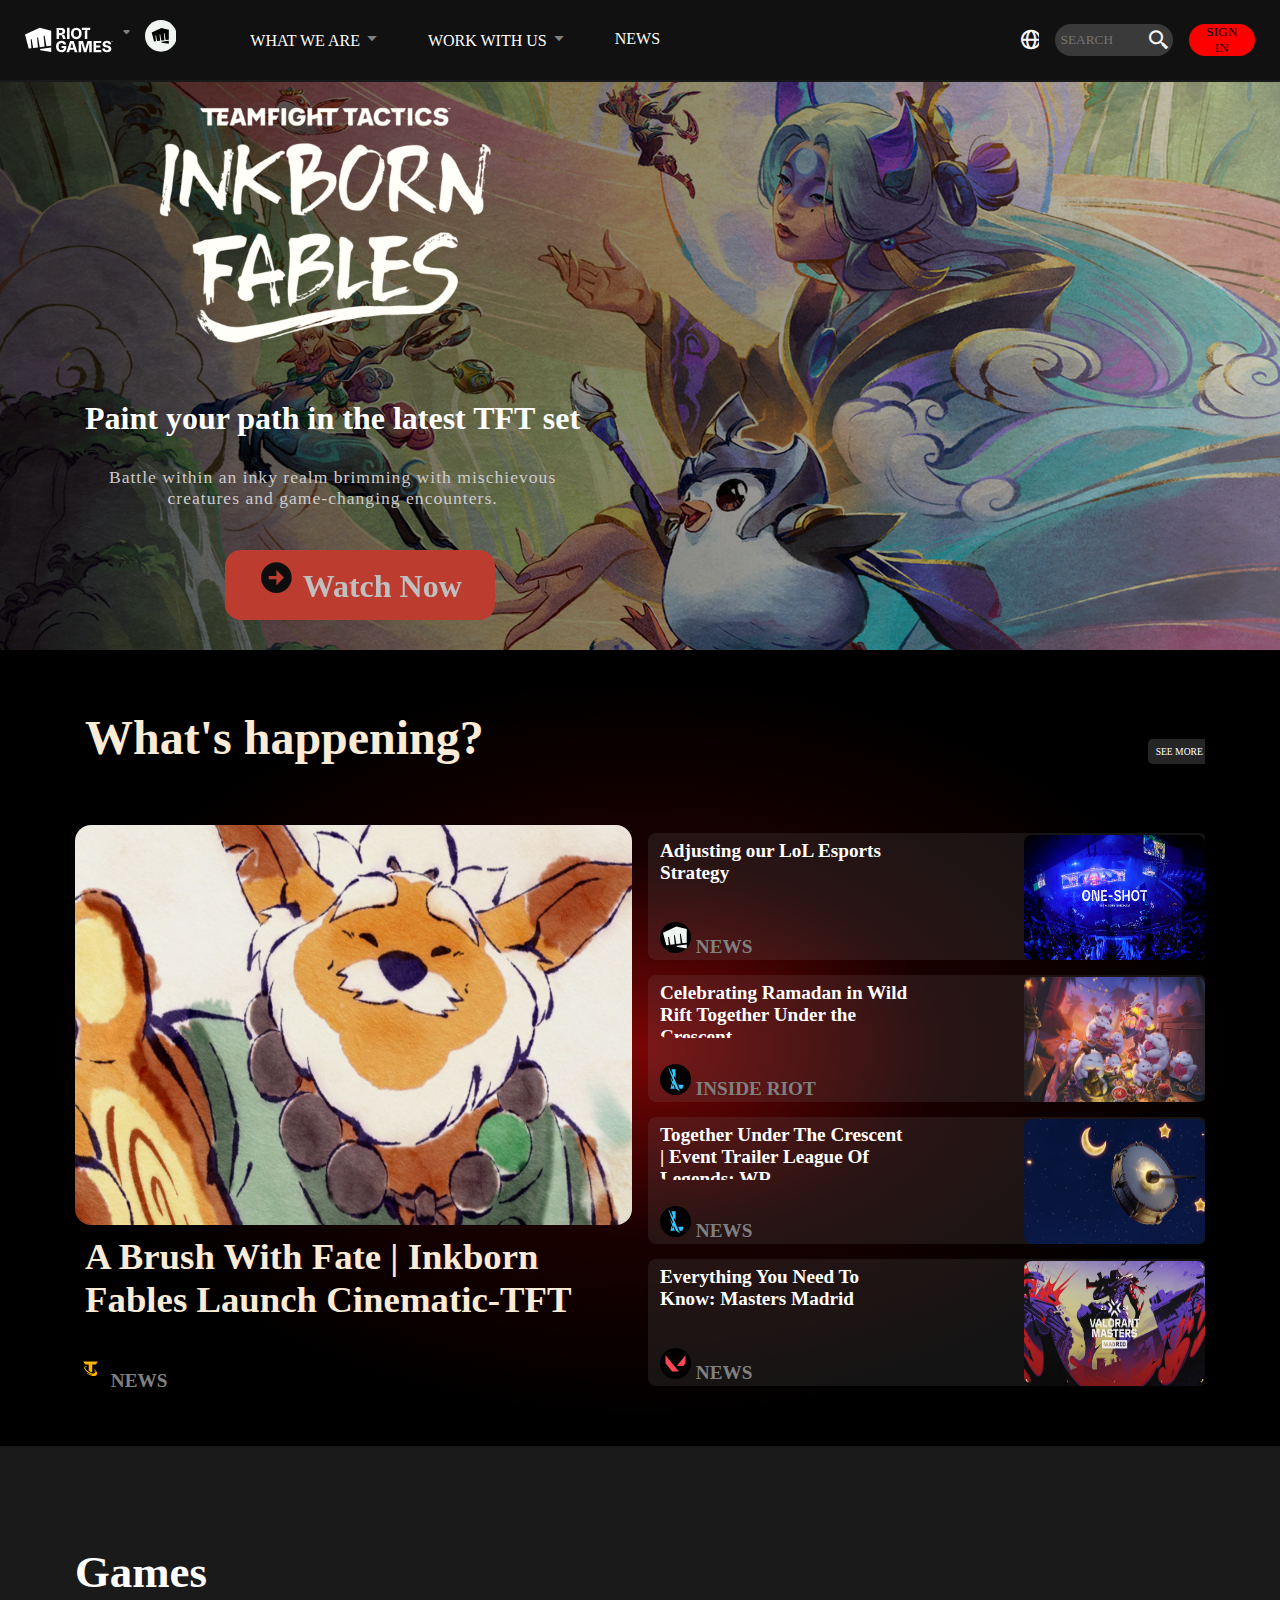
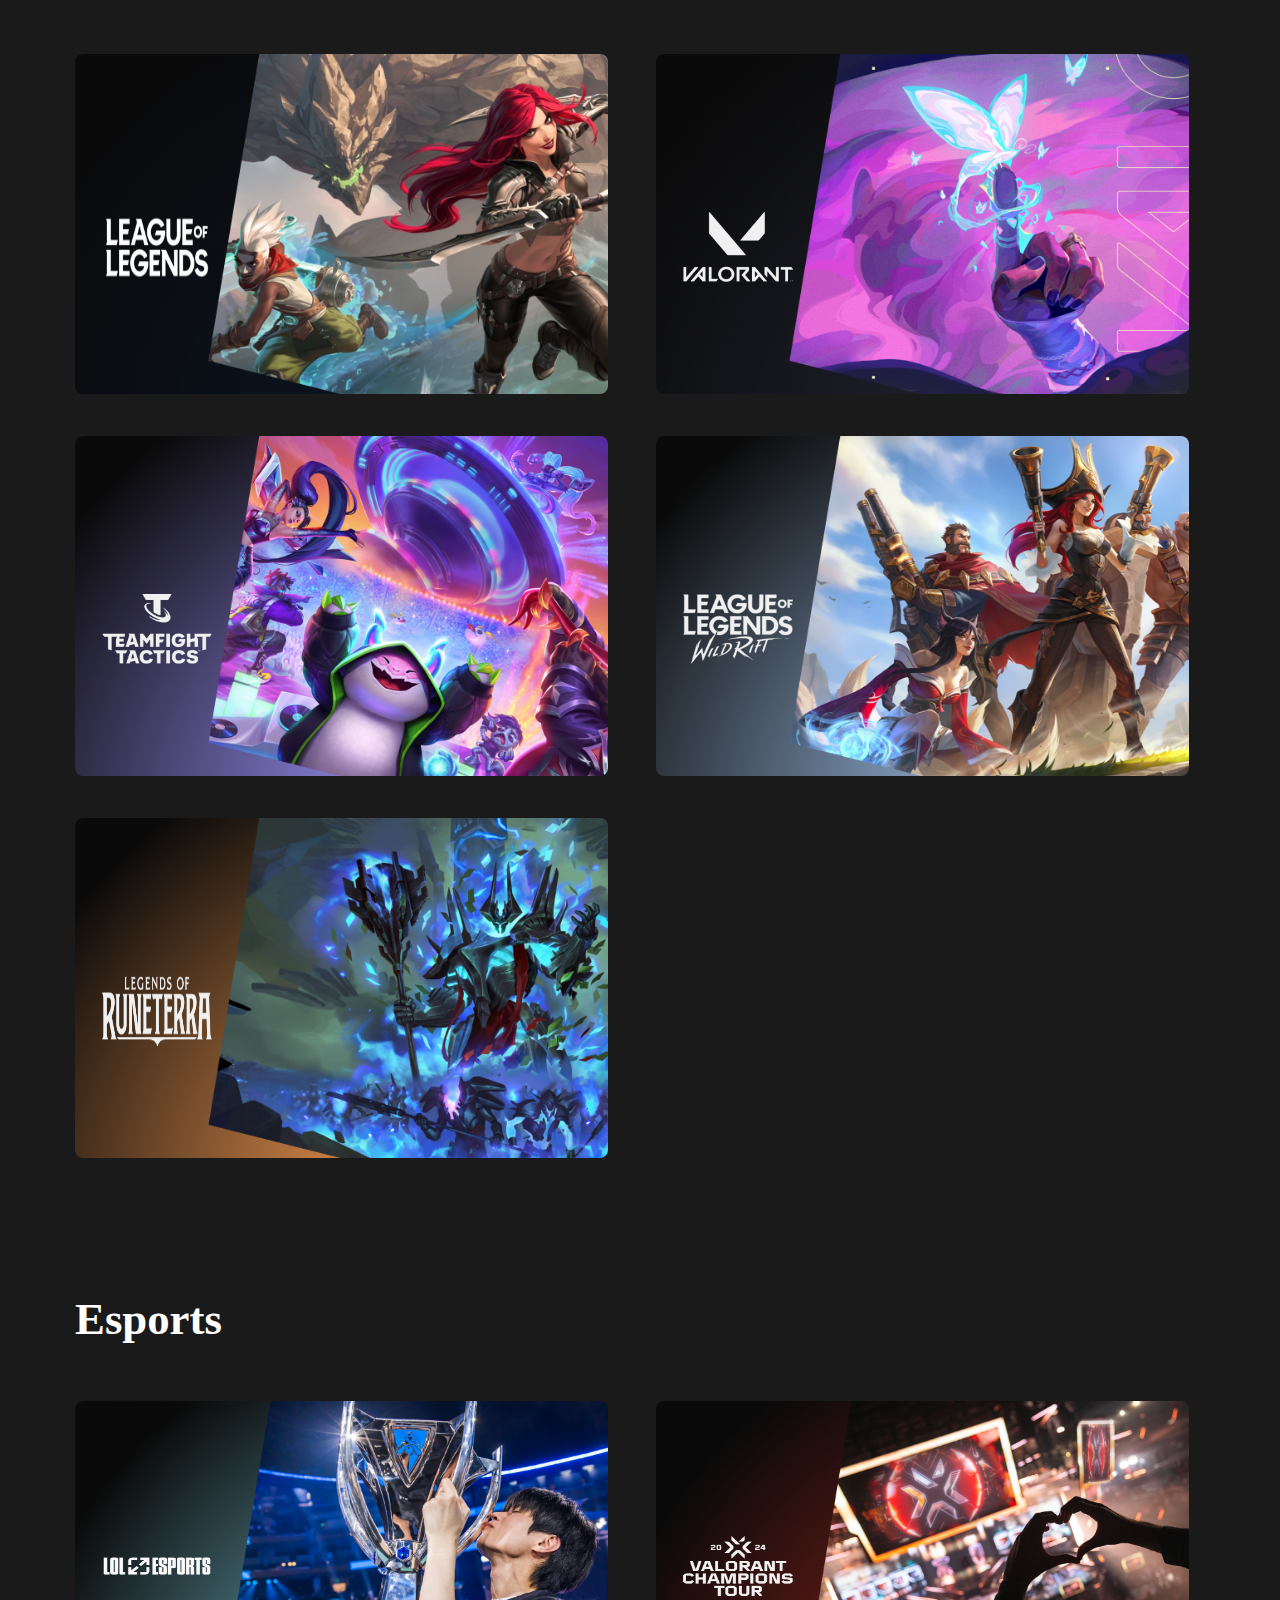
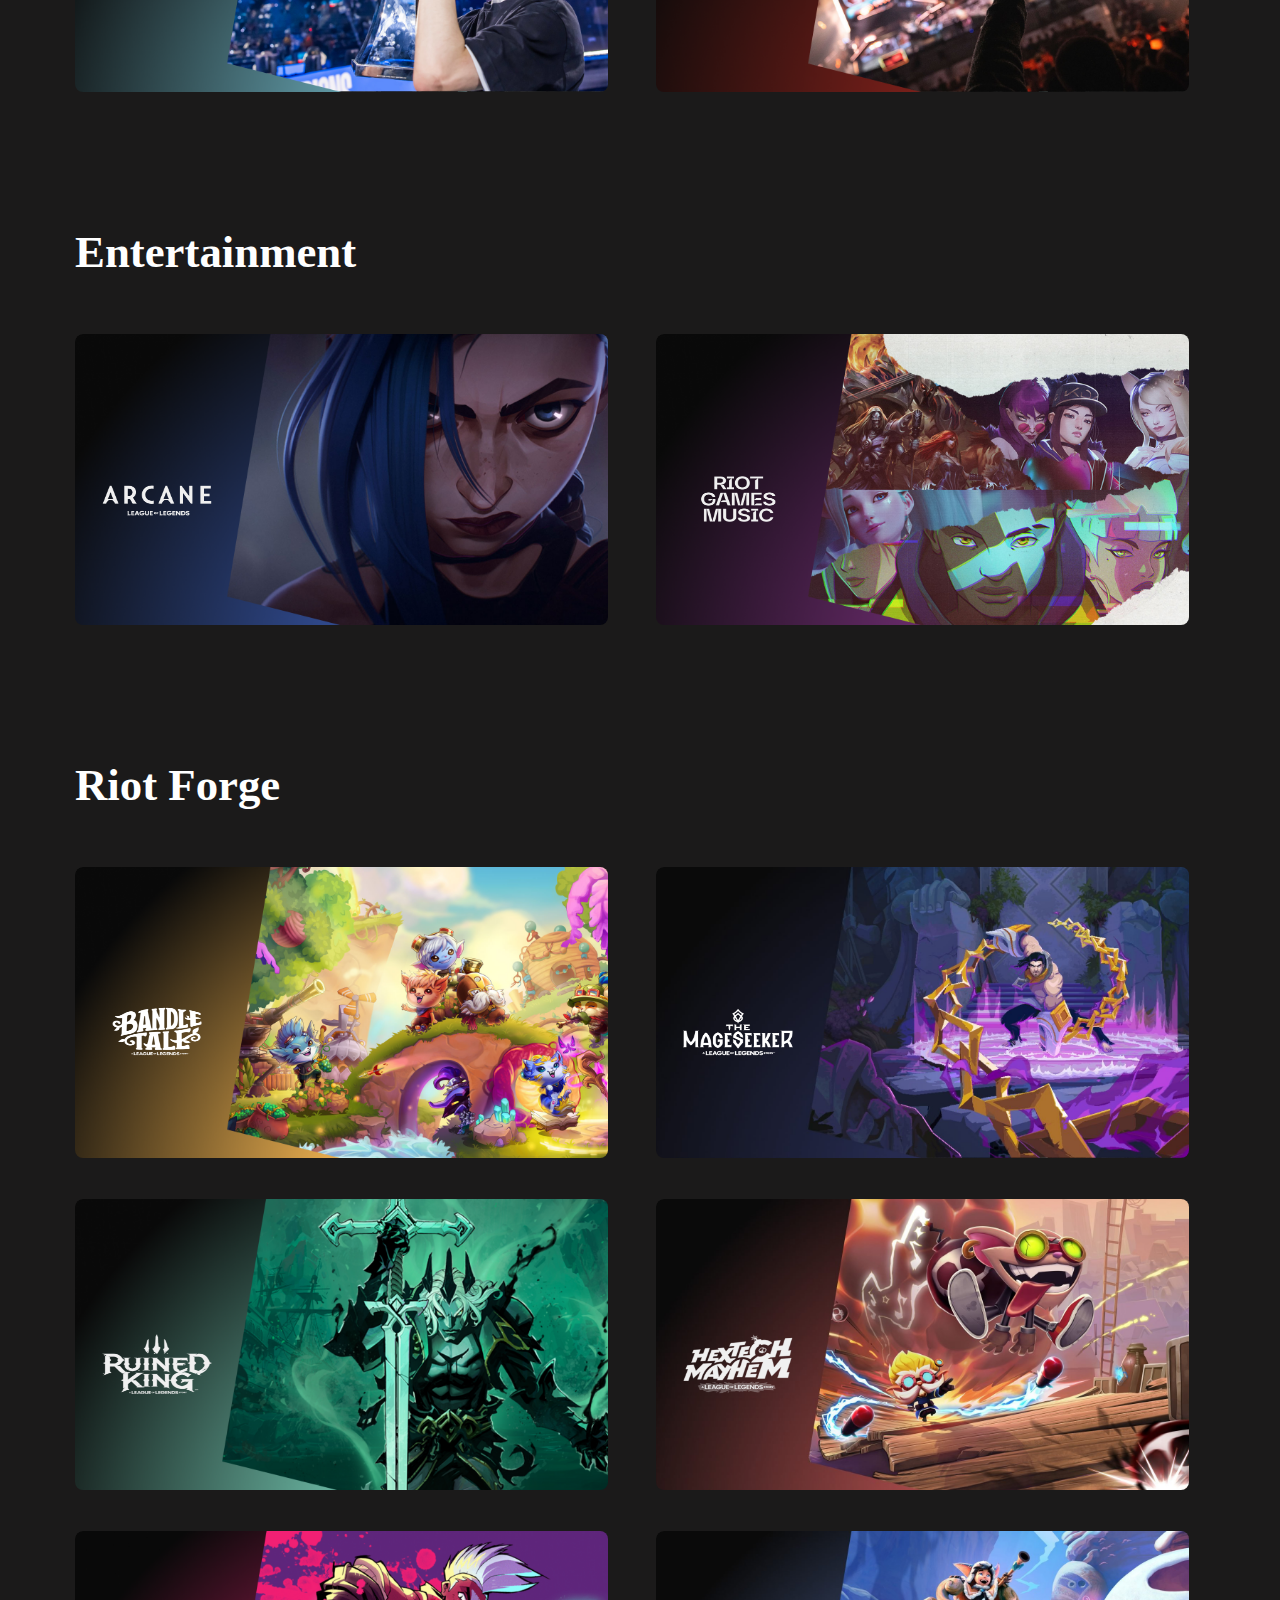
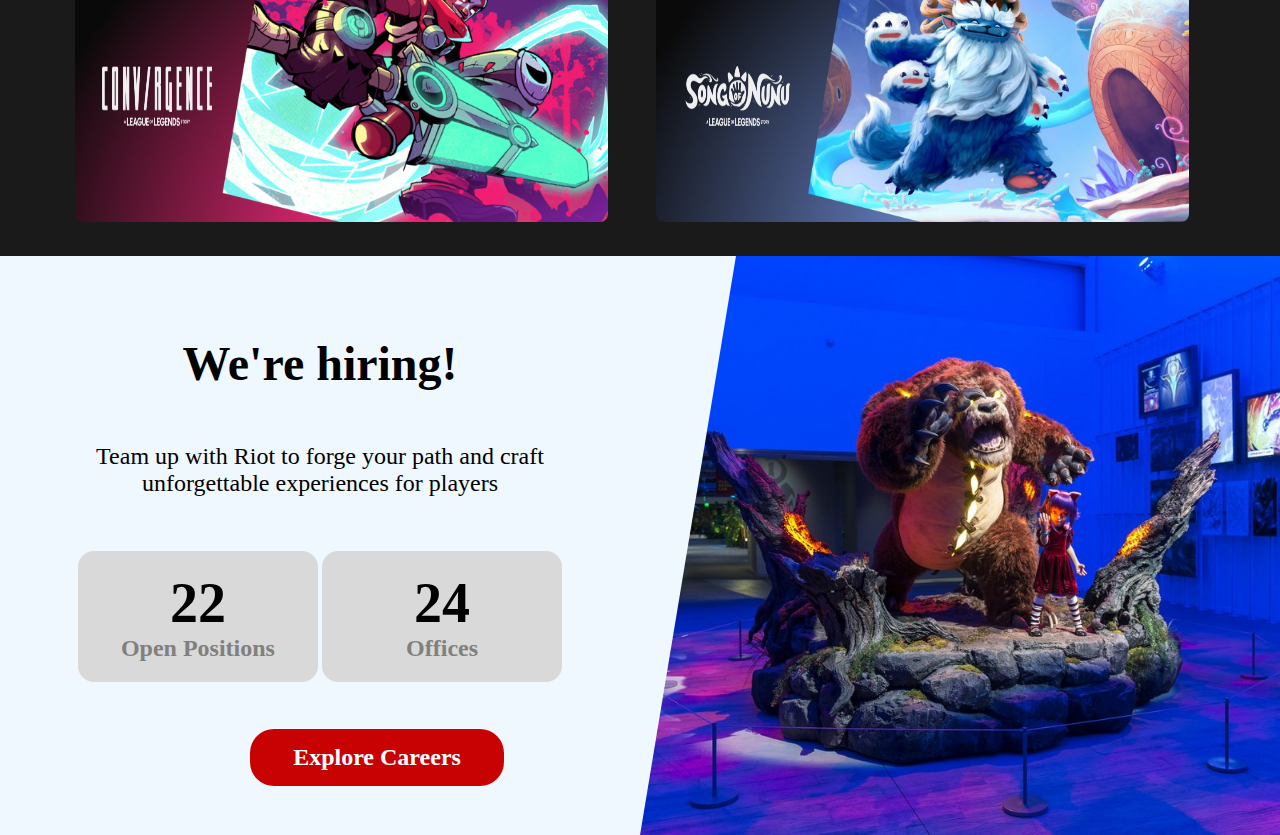
==== index.html @ fe22b5dc "Add files via upload" ====
<!DOCTYPE html>
<html lang="en">
  <head>
    <meta charset="UTF-8" />
    <meta name="viewport" content="width=device-width, initial-scale=1.0" />
    <title>Document</title>
    <link rel="stylesheet" href="style.css"/>
    <link
      rel="stylesheet"
      href="https://cdn.jsdelivr.net/npm/boxicons@latest/css/boxicons.min.css"
    />
    <script src="main.js"></script>
  </head>
  <body>
    <div class="main">
      <nav class="nav">
        <div class="riot_logo">
          <svg
            width="125"
            height="40"
            class="_32ANSIZormifc9Vc6VVwrx"
            viewBox="0 0 587.93 165"
          >
            <path
              d="M98.77.33L0 46.07l24.61 93.66 18.73-2.3-5.15-58.89 6.15-2.74L54.96 136l32.01-3.93-5.69-65 6.09-2.71 11.68 66.23 32.38-3.98-6.23-71.25 6.16-2.74 12.77 72.43 32.01-3.93V19.71L98.77.33zm2.32 142.05l1.63 9.22 73.42 12.24v-30.68l-75.01 9.22h-.04zm144.49-19.22v12.63h15.57a14.84 14.84 0 01-1.92 7.31 13 13 0 01-5.6 5.11 20 20 0 01-8.9 1.8 17.53 17.53 0 01-10-2.8 17.87 17.87 0 01-6.44-8.14 33.06 33.06 0 01-2.27-12.93 31.81 31.81 0 012.32-12.81 18.14 18.14 0 016.5-8 17.27 17.27 0 019.82-2.78 19.31 19.31 0 015.36.71 14.15 14.15 0 014.33 2.09 12.92 12.92 0 013.18 3.29 15.61 15.61 0 012 4.44h17.27a27.22 27.22 0 00-3.46-10.28 28.84 28.84 0 00-7.05-8.1 32.6 32.6 0 00-9.91-5.29 37.91 37.91 0 00-12.06-1.86 37.32 37.32 0 00-14 2.6 32.6 32.6 0 00-11.36 7.61 35 35 0 00-7.61 12.21 46.15 46.15 0 00-2.73 16.44q0 11.94 4.54 20.59a32.4 32.4 0 0012.69 13.27 39.84 39.84 0 0035.84.84 28.39 28.39 0 0011.67-11q4.25-7.19 4.24-17.2v-9.76zm215.03 40.81V88.53h51.67v13.96h-34.62v16.76h27.99v13.96h-27.99v16.8h34.7v13.96h-51.75zm101.83-53.3a9 9 0 00-3.54-6.64c-2.09-1.59-5-2.38-8.69-2.38a16.63 16.63 0 00-6.26 1 8.62 8.62 0 00-3.83 2.78 6.74 6.74 0 00-1.33 4 6.2 6.2 0 00.79 3.29 7.27 7.27 0 002.4 2.45 16.54 16.54 0 003.7 1.79 40.14 40.14 0 004.64 1.31l6.63 1.54a47.19 47.19 0 019.45 3.08 27.46 27.46 0 017.2 4.68 18.84 18.84 0 014.58 6.39 20.37 20.37 0 011.61 8.29 20.65 20.65 0 01-3.54 12.11 22.56 22.56 0 01-10.15 7.85 41.31 41.31 0 01-15.93 2.76 42.69 42.69 0 01-16.17-2.81 23.22 23.22 0 01-10.72-8.48q-3.83-5.66-4-14.12h16.43a10.68 10.68 0 007.05 9.94 19.37 19.37 0 007.24 1.26 18.44 18.44 0 006.66-1.09 10 10 0 004.33-3 7.22 7.22 0 001.57-4.48 6.16 6.16 0 00-1.42-4 10.86 10.86 0 00-4.14-2.81 42.07 42.07 0 00-6.89-2.14l-8.07-1.95q-9.65-2.3-15.23-7.26t-5.54-13.44a19.86 19.86 0 013.72-12.12 24.74 24.74 0 0110.33-8.11 36.74 36.74 0 0115-2.91 35.62 35.62 0 0114.92 2.91 23.43 23.43 0 019.91 8.14 21.54 21.54 0 013.6 12.12zm-113.99 53.3h-16.87v-57.35l-1.73-.02-17.04 57.37h-16.86l-16.58-57.37-2.15.02v57.35h-16.87V88.53h28.67l14.48 50.56h1.75l14.48-50.56h28.72v75.44zm-114.66 0h18.27l-25.33-75.43h-23.15l-25.37 75.43h18.3l4.93-16.54h27.42zm-28.43-29.7l8.22-27.65h3.1l8.26 27.65zm278.58-37.76a4 4 0 01-3.67-2.44 4 4 0 010-3.1 4 4 0 01.85-1.27 4.25 4.25 0 011.27-.86 4.15 4.15 0 013.1 0 4.13 4.13 0 011.27.86 4.08 4.08 0 01.86 1.27 4 4 0 010 3.1 4.08 4.08 0 01-.86 1.27 4 4 0 01-1.27.86 4 4 0 01-1.55.31zm0-1.09a2.84 2.84 0 001.47-.39 2.94 2.94 0 001.05-1 2.93 2.93 0 000-2.92 3 3 0 00-1.06-1 2.93 2.93 0 00-2.92 0 3 3 0 00-1 1 2.86 2.86 0 000 2.92 3 3 0 001 1 2.83 2.83 0 001.46.39zm-1.46-1.15V90.6h1.78a1.52 1.52 0 01.69.15 1.13 1.13 0 01.47.42 1.24 1.24 0 01.17.66 1.16 1.16 0 01-.18.66 1 1 0 01-.48.41 1.56 1.56 0 01-.7.14h-1.2v-.72h1a.52.52 0 00.36-.12.5.5 0 00.14-.37.47.47 0 00-.14-.37.52.52 0 00-.36-.12h-.55v2.93zm2.39-1.68l.82 1.68h-1.11l-.75-1.68zM282.41 1.03h17.05v75.44h-17.05zm98.02 37.72q0 12.42-4.71 21a32.67 32.67 0 01-12.79 13.17 38.57 38.57 0 01-36.31 0 32.75 32.75 0 01-12.79-13.2q-4.71-8.66-4.71-21t4.71-21.05a32.67 32.67 0 0112.75-13.14 38.65 38.65 0 0136.31 0 32.67 32.67 0 0112.79 13.17q4.71 8.64 4.71 21.05m-17.35 0a33.35 33.35 0 00-2.23-13 17.47 17.47 0 00-6.33-8 18.57 18.57 0 00-19.45 0 17.57 17.57 0 00-6.35 8 38.59 38.59 0 000 26 17.49 17.49 0 006.35 8 18.57 18.57 0 0019.45 0 17.39 17.39 0 006.33-8 33.4 33.4 0 002.23-13M246.58 50.17l8.76 26.3h18.71l-9.74-28.33h-13.23l-.79-2.44c2.52-.49 6.83-1.25 10.65-3.85a20 20 0 008.75-16.39 24.15 24.15 0 00-3.26-12.75 21.9 21.9 0 00-9.36-8.64 32.56 32.56 0 00-14.64-3H212v75.4h17.06v-26.3zm-.32-15.61a19.35 19.35 0 01-7.26 1.18h-9.94V14.88h9.91a18.68 18.68 0 017.25 1.24 9.12 9.12 0 014.4 3.7 10 10 0 011.5 5.64 9.65 9.65 0 01-1.48 5.55 8.86 8.86 0 01-4.38 3.55M382.04 1.03v14h29.3l.8 2.45c-2.48.48-6.67 1.22-10.43 3.7v55.31h16.87v-61.5h19.62v-14z"
            ></path>
          </svg>
          <div class="logo_dropdown">
            <svg class="" viewBox="0 0 8 5">
              <title>mainMenuDownNonHover</title>
              <path
                d="M.707 1.707l2.586 2.586a1 1 0 001.414 0l2.586-2.586C7.923 1.077 7.477 0 6.586 0H1.414C.524 0 .077 1.077.707 1.707z"
              ></path>
            </svg>
          </div>
          <div class="slogo">
            <svg
              xmlns="http://www.w3.org/2000/svg"
              id="Layer_1"
              data-name="Layer 1"
              viewBox="0 0 32 32"
            >
              <circle cx="16" cy="16" r="16" fill="#f1f5f1"></circle>
              <polygon
                points="16.42 8 6.75 12.47 9.16 21.64 11 21.41 10.49 15.65 11.1 15.38 12.13 21.27 15.27 20.89 14.71 14.53 15.3 14.27 16.45 20.75 19.62 20.36 19.01 13.38 19.61 13.12 20.86 20.2 24 19.82 24 9.89 16.42 8"
                fill="#050505"
              ></polygon>
              <polygon
                points="16.65 21.9 16.81 22.8 24 24 24 21 16.66 21.9 16.65 21.9"
                fill="#050505"
              ></polygon>
            </svg>
          </div>
        </div>
        <div class="navbar">
          <li>
            <a href="#">
              <p>WHAT WE ARE <i class="bx bx-caret-down"></i></p>
            </a>
          </li>
          <li>
            <a href="#">
              <p>WORK WITH US <i class="bx bx-caret-down"></i></p>
            </a>
          </li>
          <li>
            <a href="#">
              <p>NEWS</p>
            </a>
          </li>
        </div>
        <div class="search-bar">
          <i class="bx bx-globe" style="color: #f8f5f5"></i>
          <div>
            <input type="search" name="" id="" placeholder="SEARCH" />
            <i class="bx bx-search-alt-2" style="color: #f8f5f5"></i>
          </div>
          <button class="btn" id="signin">SIGN IN</button>
        </div>

        <!-- collapse -->
        <div class="collapse">
          <div class="globe">
            <i class='bx bx-globe' style='color:#ffffff'  ></i>
          </div>
          <div class="menu-btn" onclick="openSlideBar()">
            <i class='bx bx-menu' id="menu" style='color:#fffcfc'></i>
          </div>
          <div class="slide-bar" id="slidebar">
            <a href="#" class="close-btn" onclick="closeSlideBar()"><i class='bx bx-x' style='color:#ffffff'  ></i></a>
            <ul>
              <li>WHAT WE ARE</li>
              <li>WORK WITH US</li>
              <li>NEWS</li>
            </ul>
          </div>
        </div>
      </nav>
    </div>
    
    <!-- Home -->
    <section class="home">
      <div class="home-container">
        <img src="" alt="" class="home-img"/>
      </div>
      <img src="img/tft-inborn-logo.png" alt="" class="tft-logo">
      <div class="home-txt">
        <h1>Paint your path in the latest TFT set</h1>
        <p>Battle within an inky realm brimming with mischievous <br> creatures and game-changing encounters.</p>
      </div>
      <div class="btn">
        <i class='bx bxs-right-arrow-circle'></i>
        Watch Now
      </div>
    </section>

    <!-- NEWS -->
    <section class="page-2">
      <div class="page-2-container">
        <div class="section-1">
            <div class="heading">
                <h1>What's happening?</h1>
            </div>
            <div class="img">
                <img src="img/n5.png" alt="" />
            </div>
            <div class="heading-after">
                <h1>A Brush With Fate | Inkborn Fables Launch Cinematic-TFT</h1>
            </div>
            <div class="n2">
              <div>
                <span class="icon" aria-hidden="true" style="width:24px;height:21px;line-height:21px"><svg viewBox="0 0 2160 1680"><g fill="#ffb400"><path d="M1371.72 836.5c-51.36-31.34-35.21-9.4-13.34 11.17 91.86 86.43 152.46 171.44 175.03 244.86 14.74 47.95 1.63 77.07-20.4 35.13-33.45-63.69-77.42-112.47-104.17-133.93-26.56-21.31-26.11-11.1-13.3 6 52.29 69.78 83.33 140.12 52.24 194.51-51.03 89.3-257.01 66.67-459.17-50.06-257.4-148.61-416.3-351.91-358.19-455.95 25.35-45.39 94.33-64.17 175.79-57.36 17.32 1.45 16.37-4.02 1.01-8.05-97.23-25.54-211.8-1.71-252.55 69.07-74.3 129.07 98.57 368.28 386.47 534.5 60.99 35.21 140.59 74.51 234.67 105.96 56.96 19.04 48.79 41.98-49.1 23.01-104.12-20.17-233.69-74.22-356.11-146.17-35.38-20.79-40.01-12.54-13.78 13.15 24.29 23.79 70.55 60.18 126.43 93.46 285.82 170.22 642.4 214.6 744.81 36.86 91.65-159.04-72.84-404.17-256.34-516.16z"></path><path d="M453.51 213.51l154.12 266.95h319.82v527.1c80.52 65.01 214.26 133.68 305.09 139.73V480.46h319.82l154.12-266.95H453.51z"></path></g></svg></span>
              </div>
              NEWS
            </div>
        </div>

        <div class="section-2">
          <div class="div-btn">
            <button class="btn">SEE MORE</button>
          </div>

          <div class="news">
            <div class="news-text">
              <div class="n1">
                <p>Adjusting our LoL Esports Strategy</p>
              </div>
              <div class="n2">
                <div class="game-badge game-badge--riot-fist-badge">
                  <span class="icon" aria-hidden="true" style="width:24px;height:21px;line-height:21px"><svg dataname="Layer 1" style="height: 25px; width: 25px" viewBox="0 0 185.47 163.51"><path class="cls-1" fill="#f1f5f1" d="M98.77 0L0 45.74l24.61 93.66 18.73-2.3-5.15-58.89 6.15-2.74 10.62 60.2 32.01-3.93-5.69-65 6.09-2.71 11.68 66.23 32.38-3.98-6.23-71.25 6.16-2.74 12.77 72.43 32.01-3.93V19.38L98.77 0zm2.32 142.05l1.63 9.22 73.42 12.24v-30.68l-75.01 9.21-.04.01z"></path><path class="cls-1" d="M176.17.71V0h3.64v.71zm1.41 3.94V.41h.81v4.24zm3 0V0h.8v4.65zm2.21 0L180.73 0h.83L183 3.42 184.44 0h.84l-2.06 4.65zm1.83 0V0h.81v4.65z"></path></svg></span>
                </div>
                NEWS
              </div>
            </div>
            <div class="news-img">
              <img src="img/one-shot.png" alt="" class="img">
            </div>
          </div>

            <div class="news">
              <div class="news-text">
                <div class="n1">
                  <p>Celebrating Ramadan in Wild Rift Together Under the Crescent</p>
                </div>
                <div class="n2">
                  <div>
                    <span class="icon" aria-hidden="true" style="width:24px;height:21px;line-height:21px"><svg viewBox="0 0 20 20" fill="none" style="height: 25px; width: 25px"><path d="M16.4 14.292l-.896 3.023h-2.077l-1.305-3.023H16.4zm-6.39-2.777C9.244 9.72 8.35 7.363 8.597 7.19c.121-.085.599.326 1.36 1.613.085.145.07-.06.07-.152V1.868h-3.01c-.154 0-.19.002-.22.035-.027.03-.018.092.017.192C7.792 4.83 8.195 6.41 7.987 6.51c-.152.073-.63-.648-1.452-2.29C5.279 1.706 4.534.318 4.416.404c-.15.11.74 2.658 2.918 8.383.724 1.902.954 2.839.802 2.922-.133.073-.556-.521-1.17-1.713-.7-1.359-1.036-1.902-1.12-1.875-.102.032.162.894.59 2.158.677 1.993 1.808 5.413 1.57 5.543-.126.068-.441-.473-1.18-1.991-.153-.317-.238-.474-.278-.474-.022 0-.031.052-.031.152v2.227l-.818 1.579h3.765c-.973-2.668-1.254-3.852-1.099-3.927.188-.089 1.012 1.439 2.024 3.927.963.45 2.216 1.52 2.909 2.172.165.156.222.147.155-.007-.814-1.873-1.932-4.42-3.443-7.965z" fill="#32C8FF"></path></svg></span>
                  </div>
                  INSIDE RIOT
                </div>
              </div>
              <div class="news-img">
                <img src="img/n1.jpg" alt="" class="img">
              </div>
            </div>

            <div class="news">
              <div class="news-text">
                <div class="n1">
                  <p>Together Under The Crescent | Event Trailer League Of Legends: WR</p>
                </div>
                <div class="n2">
                  <div>
                    <span class="icon" aria-hidden="true" style="width:24px;height:21px;line-height:21px"><svg viewBox="0 0 20 20" fill="none" style="height: 25px; width: 25px"><path d="M16.4 14.292l-.896 3.023h-2.077l-1.305-3.023H16.4zm-6.39-2.777C9.244 9.72 8.35 7.363 8.597 7.19c.121-.085.599.326 1.36 1.613.085.145.07-.06.07-.152V1.868h-3.01c-.154 0-.19.002-.22.035-.027.03-.018.092.017.192C7.792 4.83 8.195 6.41 7.987 6.51c-.152.073-.63-.648-1.452-2.29C5.279 1.706 4.534.318 4.416.404c-.15.11.74 2.658 2.918 8.383.724 1.902.954 2.839.802 2.922-.133.073-.556-.521-1.17-1.713-.7-1.359-1.036-1.902-1.12-1.875-.102.032.162.894.59 2.158.677 1.993 1.808 5.413 1.57 5.543-.126.068-.441-.473-1.18-1.991-.153-.317-.238-.474-.278-.474-.022 0-.031.052-.031.152v2.227l-.818 1.579h3.765c-.973-2.668-1.254-3.852-1.099-3.927.188-.089 1.012 1.439 2.024 3.927.963.45 2.216 1.52 2.909 2.172.165.156.222.147.155-.007-.814-1.873-1.932-4.42-3.443-7.965z" fill="#32C8FF"></path></svg></span>
                  </div>
                  NEWS
                </div>
              </div>
              <div class="news-img">
                <img src="img/n2.png" alt="" class="img">
              </div>
            </div>

            <div class="news">
              <div class="news-text">
                <div class="n1">
                  <p>Everything You Need To Know: Masters Madrid</p>
                </div>
                <div class="n2">
                  <div>
                    <span class="icon" aria-hidden="true" style="width:24px;height:21px;line-height:21px"><svg viewBox="0 0 20 20" fill="none"><path d="M18 3.7v6.059c0 .096-.034.19-.096.265l-1.55 1.888a.44.44 0 0 1-.342.16h-4.91c-.086 0-.133-.097-.08-.162l6.797-8.273c.06-.073.181-.032.181.062zM7.202 16.24l-5.106-6.216A.417.417 0 0 1 2 9.76V3.7c0-.094.122-.135.181-.062l10.352 12.601c.053.065.006.162-.08.162h-4.91a.44.44 0 0 1-.341-.16z" fill="#FF4654"></path></svg></span>
                  </div>
                  NEWS
                </div>
              </div>
              <div class="news-img">
                <img src="img/n3.jpg" alt="" class="img">
              </div>
            </div>
        </div>
      </div>
    </section>

    <!-- Games -->
    <section class="page-3">
      <div class="heading">
        <h1>Games</h1>
      </div>
      <div class="page-3-container">
        <div class="box">
          <img src="img/lol.png" class="img" alt="">
          <img src="img/lol-logo.png" alt="" class="over">
        </div>
        <div class="box">
          <img src="img/valo-1.png" alt="" class="img">
          <img src="img/valo.png" alt="" class="over">
        </div>
        <div class="box">
          <img src="img/teamfight.png" alt="" class="img">
          <img src="img/tft-logo.png" alt="" class="over">
        </div>
        <div class="box">
          <img src="img/lol-wr.png" alt="" class="img">
          <img src="img/lol-wr-logo.png" alt="" class="over">
        </div>
        <div class="box cb">
          <img src="img/lor.png" alt="" class="img">
          <img src="img/lor-logo.png" alt="" class="over">
        </div>
      </div>
    </section>

    <!-- Esports -->
    <section class="page-4">
      <div class="heading">
        <h1>Esports</h1>
      </div>
      <div class="page-4-container">
        <div class="box">
          <img src="img/lol-esports.png" alt="" class="img">
          <img src="img/lol-esports-logo.png" alt="" class="over">
        </div>
        <div class="box">
          <img src="img/val.png" alt="" class="img">
          <img src="img/val-logo.png" alt="" class="over">
        </div>
      </div>
    </section>

    <!-- Entertainment -->
    <section class="page-5">
      <div class="heading">
        <h1>Entertainment</h1>
      </div>
      <div class="page-5-container">
        <div class="box">
          <img src="img/arcane.png" alt="" class="img">
          <img src="img/arcane-logo.png" alt="" class="over">
        </div>
        <div class="box">
          <img src="img/riot-music.png" alt="" class="img">
          <img src="img/riot-music-logo.png" alt="" class="over">
        </div>
      </div>
    </section>

    <!-- Riot Forge -->
    <section class="page-6">
      <div class="heading">
        <h1>Riot Forge</h1>
      </div>
      <div class="page-6-container">
        <div class="box">
          <img src="img/bandletale.png" alt="" class="img">
          <img src="img/bandletale-logo.png" alt="" class="over">
        </div>
        <div class="box">
          <img src="img/mageseeker.jpg" alt="" class="img">
          <img src="img/mageseeker-logo.png" alt="" class="over">
        </div>
        <div class="box">
          <img src="img/ruined-king.png" alt="" class="img">
          <img src="img/ruined-king-logo.png" alt="" class="over">
        </div>
        <div class="box">
          <img src="img/hextetch-mayhem.jpg" alt="" class="img">
          <img src="img/hextech-mayhem-logo.png" alt="" class="over">
        </div>
        <div class="box">
          <img src="img/convrgence.png" alt="" class="img">
          <img src="img/convrgence-logo.png" alt="" class="over">
        </div>
        <div class="box">
          <img src="img/song-of-nunu.jpg" alt="" class="img">
          <img src="img/songofnunu-logo.png" alt="" class="over">
        </div>
      </div>
    </section>

    <!-- Explore -->
    <section class="page-7">
      <div class="part-1">
        <div class="heading">
          <h1>We're hiring!</h1>
          <p>Team up with Riot to forge your path and craft <br>unforgettable experiences for players</p>
        </div>
        <div class="box">
          <div class="box-1">
            <h1>22</h1>
            <h3>Open Positions</h3>
          </div>
          <div class="box-2">
            <h1>24</h1>
            <h3>Offices</h3>
          </div>
        </div>
        <div class="explore">
          Explore Careers
        </div>
      </div>
      <div class="part-2">
        <img src="img/annie.jpg" alt="">
      </div>
    </section>
  </body>
</html>
---- style.css ----
* {
  margin: 0;
  top: 0;
  padding: 0;
  font-family: Arial, Helvetica, sans-serif;
  overflow-x:hidden;
}
*::selection {
  background-color: red;
}

.main {
  margin: 0;
  padding: 0;
  overflow-x: hidden;
}

nav {
  height: 10vh;
  width: 100vw;
  background-color: black;
  display: flex;
  position: relative;
  fill: white;
  justify-content: space-between;
  align-items: center;
  overflow-y: hidden;
}

nav .riot_logo {
  position: relative;
  display: flex;
  margin-left: 25px;
}

nav .riot_logo:hover {
  fill: red;
}

nav .logo_dropdown {
  fill: gray;
  height: 19px;
  width: 10px;
  margin: 0px 10px;
  margin-right: 15px;
}

.nav {
  height: 80px;
  width: 100vw;
  background-color: #111;
  display: flex;
  align-items: center;
  position: fixed;
  z-index: 30;
  border-bottom: 2px solid rgba(51, 51, 51, 0.25);
  justify-content: space-between;
}

.nav .slogo {
  width: 30%;
  height: 40%;
}

.navbar {
  display: flex;
  margin-left: 50px;
  width: 65%;

}

.navbar li {
  position: relative;
  overflow-y: hidden;
}

.navbar a {
  font-size: 1rem;
  padding: 10px 20px;
  color: white;
  font-weight: 500;
  text-decoration: none;
}

.navbar a p {
  padding: 8px;
  border-radius: 0.5rem;
}

.navbar a p:hover {

}

.navbar a p i {
  color: gray;
}

.navbar a p:hover i {
  color: white;
}

.navbar a p:hover {
  background-color: rgb(65, 63, 64);
}

.navbar li {
  margin: 0.5rem 1rem;
}

.navbar a::after {
  content: "";
  width: 0;
  height: 4px;
  bottom: -4px;
  background-color: red;
  margin-top: 0.5rem;
  position: absolute;
  left: 0;
}

.navbar a:hover::after {
  width: 100%;
}

.search-bar {
  width: 20%;
  height: 100%;
  justify-content: center;
  display: flex;
  align-items: center;
  position: relative;
  gap: 1rem;
  font-size: 1.5rem;
  margin-right: 25px;
  overflow-y: hidden;
}

.search-bar i{
  padding: 6px;
}

.search-bar input[type="search"] {
  border-radius: 1rem;
  background-color: rgba(75, 75, 75, 0.719);
  height: 50%;
  width: 100%;
  align-items: center;
  border: none;
  color: antiquewhite;
  padding: 0 5px;
}

.search-bar div {
  width: 80%;
  height: 80%;
  margin-top: 30px;
}

.search-bar div .bx {
  position: absolute;
  top: 29%;
  left: 53%;
}

.search-bar .btn {
  width: 40%;
  height: 40%;
  border-radius: 1rem;
  background: red;
  border: none;
  padding: 0 10px;
  font-weight: 400;
}
.home {
  display: flex;
  position: relative;
}
.home .home-container {
  width: 100%;
  display: flex;
  position: relative;
  height: 650px;
  z-index: 1;
  background: linear-gradient(to left,rgba(0, 0, 0, 0.6),rgba(0, 0, 0, 0.4),rgba(0, 0, 0, 0.2),rgba(255, 255, 255, 0.312)) ,url(img/tft-inkborn.jpg);
  transform: scaleX(-1);
  filter: brightness(80%);
  border: none;
  background-repeat: no-repeat;
  background-size: cover;
}
.home .home-txt {
  position: absolute;
  z-index: 2;
  padding: 10px;
  border: none;
  color: white;
  margin-top: 375px;
  margin-left: 60px;
  text-align: center;
}
.home .home-txt h1 {
  font-size: 2rem;
  padding: 15px;
}
.home .home-txt p {
  font-size: 1.1rem;
  padding: 15px;
  letter-spacing: 1px;
  color: rgb(204, 203, 203);
}
.home .tft-logo {
  margin-top: 100px;
  position: absolute;
  width: 350px;
  height: 250px;
  z-index: 2;
  margin-left: 150px;
}
.home .btn {
  position: absolute;
  z-index: 2;
  margin-top: 550px;
  margin-left: 225px;
  width: 250px;
  height: 50px;
  background: rgb(250, 81, 62);
  text-align: center;
  color: white;
  padding: 10px 10px;
  font-size: 2rem;
  border-radius: 1rem;
  font-weight: 900;
  filter: brightness(75%);
}
.home .btn i {
  color: #111;
  font-size: 2.3rem;
}
.home .btn:hover {
  filter: brightness(100%);
}
.page-2 {
  padding: 50px 75px;
  background-image: radial-gradient(rgb(123, 5, 5), rgb(25, 0, 0), rgb(0, 0, 0), black);
}
.page-2-container {
  display: grid;
  grid-template-columns: repeat(auto-fit, minmax(450px, auto));
  gap: 1rem;
  position: relative;
}
.page-2 .page-2-container .section-1 .img {
  position: relative;
  margin-top: 50px;
  width: 100%;
  height: 400px;
  overflow: hidden;
  border-radius: 1rem;
}
.page-2 .page-2-container .section-1 .img img {
  width: 100%;
  height: 400px;
  transition: transform 0.3s ease;
}
.page-2 .page-2-container .section-1 .img img:hover {
  transform: scale(1.03);
}
.page-2 .page-2-container .section-1 .heading {
  display: flex;
  color: antiquewhite;
  background-color: rgba(0, 0, 0, 0);
  padding: 10px 10px;
  justify-content: space-between;
}
.page-2 .page-2-container .section-2 .div-btn {
  background-color: rgba(128, 128, 128, 0);
  border: none;
  padding-left: 500px;
  padding-top: 15px;
  display: flex;
  margin-bottom: 2.4rem;
  margin-top: 1.5rem;
}
.page-2 .page-2-container .section-2 .div-btn .btn {
  background-color: rgba(128, 128, 128, 0.288);
  border-radius: 0.3rem;
  border: none;
  width: 25%;
  height: 25px;
  font-size: 0.6rem;
  padding: 5px;
  color: rgb(255, 255, 255);
  font-weight: 500;
  display: inline-block;
}
.page-2 .page-2-container .section-2 .div-btn .btn:hover {
  background-color: rgba(128, 128, 128, 0.508);
}

.page-2 .page-2-container .section-1 .heading h1 {
  font-size: 3rem;
}
.page-2 .page-2-container .section-1 .heading-after {
  display: block;
  color: antiquewhite;
  background-color: rgba(0, 0, 0, 0);
  padding: 10px 10px;
}
.page-2 .page-2-container .section-1 .heading-after h1 {
  font-size: 2.3rem;
}
.page-2 .page-2-container .section-2  div {
  background-color: rgba(250, 235, 215, 0.164);
  border-radius: 0.5rem;
  border: none;
  padding: 1px;
  width: 250px;
  display: block;
  height: 55px;
  overflow-y: hidden;
}
.page-2 .page-2-container .section-2 .news {
  display: flex;
  background-color: rgba(128, 128, 128, 0.151);
  color: white;
  width: 100%;
  height: 125px;
  border-radius: 0.5rem;
  border: none;
  justify-content: space-between;
  margin-top: 15px;
  position: relative;
  transition: transform 0.2s;
}
.news:hover {
  transform: translateY(-8px);
}
.page-2 .page-2-container .section-2 .news .news-text {
  width: 60%;
  height: 100%;
  padding: 5px 10px;
  background: #11111100;
  display: flex;
  flex-direction: column;
  float: left;
}
.page-2 .page-2-container .section-2 .news .news-img {
  width: 40%;
  height: 100%;
  background-color: #11111100;
  display: flex;
  margin-left: 15%;
}
.page-2 .page-2-container .section-2 .news .news-img img {
  float: right;
  width: 100%;
}
.page-2 .page-2-container .section-2 .news .news-text .n1 p {
  font-size: 1.20rem;
  font-weight: 600;
  float: left;
  object-fit: contain;
}
.page-2 .page-2-container .section-2 .news img {
  float: right;
  border-radius: 0.5rem;
}
.page-2 .page-2-container .section-2 .news .news-text .n1 {
  background-color: #11111100;
}
.page-2 .page-2-container .section-1 .n2 {
  border-radius: 0.5rem;
  display: inline-block;
  text-align: left;
  background-color: #11111100;
  font-size: 1.2rem;
  font-weight: 600;
  color: gray;
}
.page-2 .page-2-container .section-1 .n2 div {
  background-color: black;
  border-radius: 1rem;
  display: inline-block;
  margin-top: 25px;
  width: 25px;
  padding: 3px;
  height: 25px;
}
.page-2 .page-2-container .section-2 .news .news-text .n2 {
  border-radius: 0.5rem;
  display: inline-block;
  background-color: #11111100;
  font-size: 1.2rem;
  font-weight: 600;
  color: gray;
}
.page-2 .page-2-container .section-2 .news .news-text .n2 div {
  background-color: black;
  border-radius: 1rem;
  display: inline-block;
  margin-top: 25px;
  width: 25px;
  padding: 3px;
  height: 25px;
}
.page-3 {
  padding: 25px 75px;
  background-color: rgb(27, 26, 26);
}
.page-3 .heading {
  text-align: left;
  padding-top: 75px;
}
.page-3 .heading h1 {
  font-size: 2.8rem;
  font-weight: 600;
  color: white;
}
.page-3 .page-3-container {
  display: grid;
  position: relative;
  grid-template-columns: repeat(auto-fit, minmax(500px, auto));
  grid-gap: 2rem;
  margin-top: 3.5rem;
  place-items: center;
}
.page-3 .page-3-container .box {
  width: 100%;
  height: 350px;
  border-radius: 0.5rem;
  position: relative;
  /* overflow-y: hidden; */
}
.page-3 .page-3-container .box img {
  width: 100%;
  height: 100%;
  position: absolute;
  overflow-y: hidden;
}
.page-3 .page-3-container .box:hover .img {
  border: 3px solid rgb(147, 144, 144);
}
.page-3 .page-3-container .box .img {
  width: 97%;
  height: 97%;
  border-radius: 0.5rem;
  object-fit: cover;
  object-position: center;
  z-index:  1;
}
.page-3 .page-3-container .box .over {
  width: 20%;
  height: 20%;
  position: absolute;
  z-index:  1;
  top: 45%;
  left: 5%;
}
.page-4 {
  padding: 25px 75px;
  background: rgb(27, 26, 26);
}
.page-4 .heading {
  text-align: left;
  padding-top: 75px;
}
.page-4 .heading h1 {
  font-size: 2.8rem;
  font-weight: 600;
  color: white;
}
.page-4 .page-4-container {
  display: grid;
  grid-template-columns: repeat(auto-fit, minmax(500px, auto));
  gap: 2rem;
  margin-top: 3.5rem;
  position: relative;
}
.page-4 .page-4-container .box {
  width: 100%;
  height: 300px;
  border-radius: 0.5rem;
  position: relative;
}
.page-4 .page-4-container .box img {
  width: 100%;
  height: 100%;
  position: absolute;
}
.page-4 .page-4-container .box:hover .img {
  border: 3px solid rgb(147, 144, 144);
}
.page-4 .page-4-container .box .img {
  width: 97%;
  height: 97%;
  border-radius: 0.5rem;
  object-fit: cover;
  object-position: center;
  z-index:  1;
}
.page-4 .page-4-container .box .over {
  width: 20%;
  height: 20%;
  z-index: 1;
  position: absolute;
  top: 45%;
  left: 5%;
}
.page-5 {
  padding: 25px 75px;
  background: rgb(27, 26, 26);
}
.page-5 .heading {
  text-align: left;
  padding-top: 75px;
}
.page-5 .heading h1 {
  font-size: 2.8rem;
  font-weight: 600;
  color: white;
}
.page-5 .page-5-container {
  display: grid;
  position: relative;
  place-items: center;
  grid-template-columns: repeat(auto-fit, minmax(500px, auto));
  gap: 2rem;
  margin-top: 3.5rem;
}
.page-5 .page-5-container .box {
  width: 100%;
  height: 300px;
  border-radius: 0.5rem;
  position: relative;
}
.page-5 .page-5-container .box img {
  height: 100%;
  width: 100%;
  position: absolute;
}
.page-5 .page-5-container .box:hover .img {
  border: 3px solid rgb(147, 144, 144);
}
.page-5 .page-5-container .box .img {
  width: 97%;
  height: 97%;
  border-radius: 0.5rem;
  object-fit: cover;
  object-position: center;
  z-index:  1;
}
.page-5 .page-5-container .box .over {
  width: 20%;
  height: 20%;
  z-index: 1;
  top: 45%;
  left: 5%;
}
.page-6 {
  background: rgb(27, 26, 26);
  padding: 25px 75px;
}
.page-6 .heading {
  text-align: left;
  padding-top: 75px;
}
.page-6 .heading h1 {
  font-size: 2.8rem;
  font-weight: 600;
  color: white;
}
.page-6 .page-6-container {
  display: grid;
  position: relative;
  place-items: center;
  grid-template-columns: repeat(auto-fit, minmax(500px, auto));
  gap: 2rem;
  margin-top: 3.5rem;
}
.page-6 .page-6-container .box {
  width: 100%;
  height: 300px;
  border-radius: 0.5rem;
  position: relative;
}
.page-6 .page-6-container .box img {
  height: 100%;
  width: 100%;
  position: absolute;
}
.page-6 .page-6-container .box:hover .img {
  border: 3px solid rgb(147, 144, 144);
}
.page-6 .page-6-container .box .img {
  width: 97%;
  height: 97%;
  border-radius: 0.5rem;
  object-fit: cover;
  object-position: center;
  z-index:  1;
}
.page-6 .page-6-container .box .over {
  width: 20%;
  height: 20%;
  z-index: 1;
  top: 45%;
  left: 5%;
}
.page-7 {
  display: grid;
  background-color: aliceblue;
  grid-template-columns: repeat(auto-fit, minmax(500px, 1fr));
}
.page-7 .part-1 {
  text-align: center;
  margin-top: 3rem;
  position: relative;
}
.page-7 .part-1 .heading h1 {
  margin: 2rem;
  font-size: 3rem;
}
.page-7 .part-1 .heading p {
  font-size: 1.5rem;
  padding: 20px;
}
.page-7 .part-1 .box {
  padding: 10px;
  margin: 1.5rem;
}
.page-7 .part-1 .box div {
  width: 35%;
  display: inline-block;
  background-color: rgb(217, 217, 217);
  border-radius: 1rem;
  padding: 20px;
  gap: 1rem;
}
.page-7 .part-1 .box div h1 {
  font-size: 3.5rem;
}
.page-7 .part-1 .box div h3 {
  font-size: 1.5rem;
  color: gray;
  font-weight: 600;
}
.page-7 .part-1 .explore {
  width: 35%;
  padding: 15px;
  text-align: center;
  display: block;
  border-radius: 1.5rem;
  background-color: rgb(200, 2, 2);
  font-size: 1.5rem;
  font-weight: 700;
  color: white;
  position: absolute;
  left: 250px;
  top: 425px;
}
.page-7 .part-2 {
  width: 100%;
  clip-path: polygon(15% 0, 100% 0, 100% 100%, 0 100%);
}
.page-7 .part-2 img {
  width: 100%;
  height: 100%;
}
.collapse {
  display: none;
}
.collapse div {
  display: inline-block;
}
.collapse .menu-btn {
  background: rgba(128, 128, 128, 0.243);
  border-radius: 0.5rem;
}
.collapse .menu-btn i {
  padding-top: 3px;
}
.collapse .slide-bar {
  height: 100%;
  width: 0;
  position: fixed;
  z-index: 3;
  top: 0;
  right: 0;
  background-color: #111;
  overflow-x: hidden;
  transition: 0.5s;
  padding-top: 60px;
}
.collapse .slide-bar ul {
  list-style-type: none;
  padding: 0;
}
.slide-bar ul li {
  padding: 8px 8px;
}
.slide-bar ul li a {
  color: white;
  text-decoration: none;
  font-size: 20px;
  display: block;
  transition: 0.3s;
}
.slide-bar ul li a:hover {
  color: #ddd;
}
.menu-btn {
  font-size: 30px;
  cursor: pointer;
  position: fixed;
  z-index: 1;
  right: 20px;
  top: 20px;
}
.close-btn {
  position: absolute;
  top: 0;
  right: 25px;
  font-size: 36px;
  margin-left: 50px;
}
.globe {
  margin-right: 60px;
  padding: 20px;
  margin-top: 15px;
}

@media (max-width: 1180px) {
  .page-3 .heading h1 {
    text-align: center;
  }
  .page-4 .heading h1 {
    text-align: center;
  }
  .page-5 .heading h1 {
    text-align: center;
  }
  .page-6 .heading h1 {
    text-align: center;
  }
}
@media (max-width: 1024px) {
  .navbar, .search-bar {
    display: none;
  }
  .collapse {
    display: inline-block;
    font-size: 2rem;
    padding: 15px;
    gap: 1rem;
  }
  .collapse i {
    margin: 0 20px;
  }
}
* {
  font-family: 'Montserrat';
}

/* SIGN IN */
.login-form {
  display: flex;
  justify-content: center;
  align-items: center;
  background: url(img/login.jpg);
  background-size: cover;
  background-position: center;
  background-repeat: no-repeat; 
}
.main-container {
  display: flex;
  width: 350px;
  height: 525px;
  background:white;
  position: relative;
  padding: 30px 50px;
  z-index: 999;
  margin-top: 5rem;
  text-align: center;
}
.main-container form {
  inset: 4px;
  padding: 50px 40px;
  display: flex;
  z-index: 999;
  flex-direction: column; 
  position: absolute;
}
.main-container form h1 {
  color: black;
  font-weight: 500;
  text-align: center;
}
.main-container form .inputBox {
  width: 375px;
  margin-top: 35px;
  overflow-y: hidden;
  position: relative;
}
.main-container form .inputBox input {
  width: 100%;
  padding: 20px 10px 10px;
  background: rgb(223, 223, 223);
  border-radius: 5px;
  color: black  ;
  font-size: 1em;
  border: none;
  outline: none;
  box-shadow: none;
  transition: 0.5s;
  position: relative;
  z-index: 1000;
}
.main-container form .inputBox span {
  position: absolute;
  left: 0;
  padding: 20px 0 10px;
  pointer-events: none;
  color: black;
  font-size: 1em;
  transition: 0.5s;
}
.main-container form .inputBox input:valid ~ span,
.main-container form .inputBox input:focus ~ span {
  color: black;
  font-size: 0.75em;
  transform: translateY(-34px);
}
.main-container form .inputBox i {
  position: absolute;
  left: 0;
  bottom: 0;
  width: 100%;
  height: 2px;
  overflow: hidden;
  transition: 0.5s;
  pointer-events: none;
  color: black;
}
.main-container form .inputBox input:valid ~ i,
.main-container form .inputBox input:focus ~ i {
  height: 44px;
}
.main-container form .links button {
  width: 100px;
  height: 30px;
  margin-top: 10px;
  border-radius: 8px;
  border: none;
  overflow-y: hidden;
}
.main-container form .links button i {
  font-size: 1.3rem;
}
.main-container form .links .fb {
  background-color: rgb(77, 77, 251);
  padding-top: 3px;
  margin-left: 3px;
}
.main-container form .links .google {
  background-color: rgb(240, 240, 250);
  padding-top: 3px;
  margin-left: 3px;
}
.main-container form .links .apple {
  background-color: rgb(0, 0, 0);
  padding-top: 3px;
  margin-left: 3px;
}
.main-container form .check {
  margin: 10px;
  padding: 10px;
  font-size: 1.2rem;
  left: 0;
}
.main-container form button {
  text-align: center;
  padding: 15px;
  font-size: 1.1rem;
  width: 80px;
  height: 70px;
  margin-top: 2.3rem;
  margin-left: 8.5rem;
  border: 2px solid rgb(185, 184, 184);
  border-radius: 0.75rem;
  background-color: #ffffff;
}
.main-container form button i {
  font-size: 1.5rem;
}
.main-container form .link {  
  margin-top: 1rem;
}
.main-container form .link a {
  text-decoration: none;
  color: #111;
  font-size: 0.8rem;
  font-weight: 500;
}
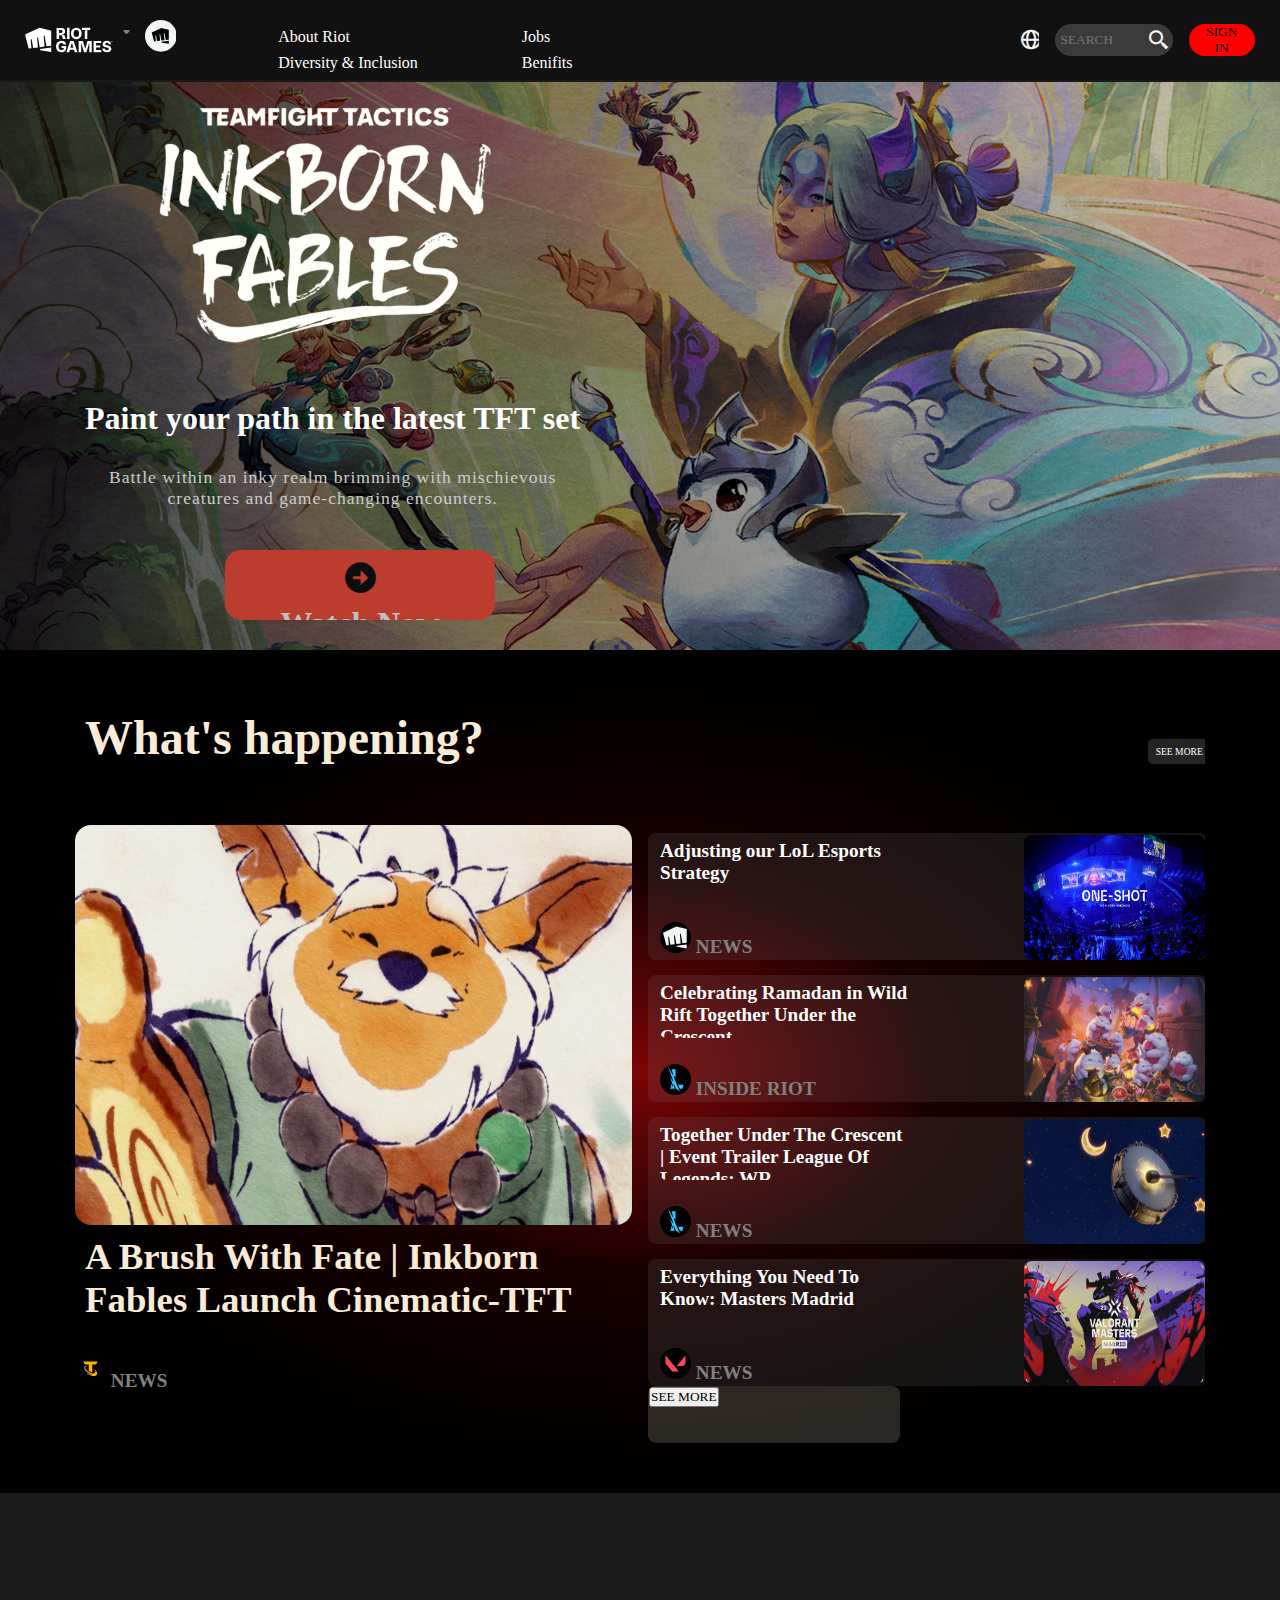
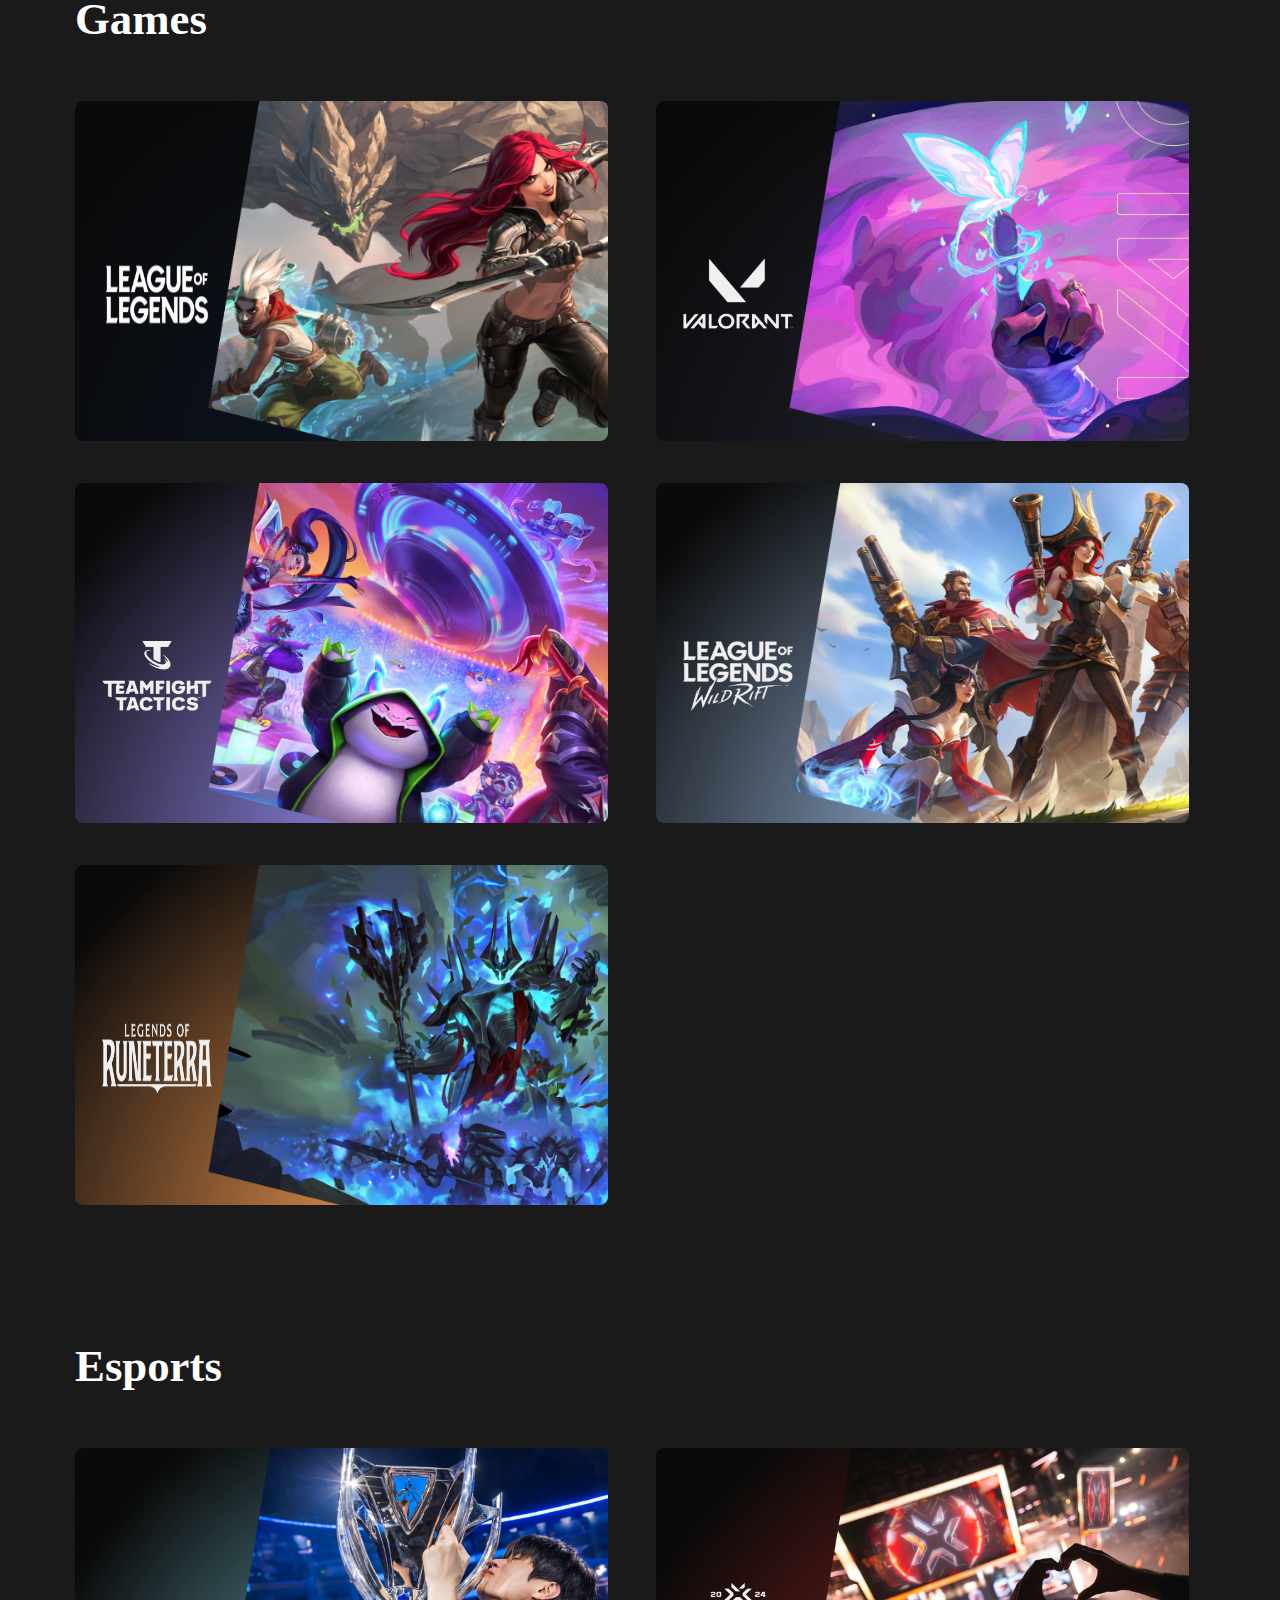
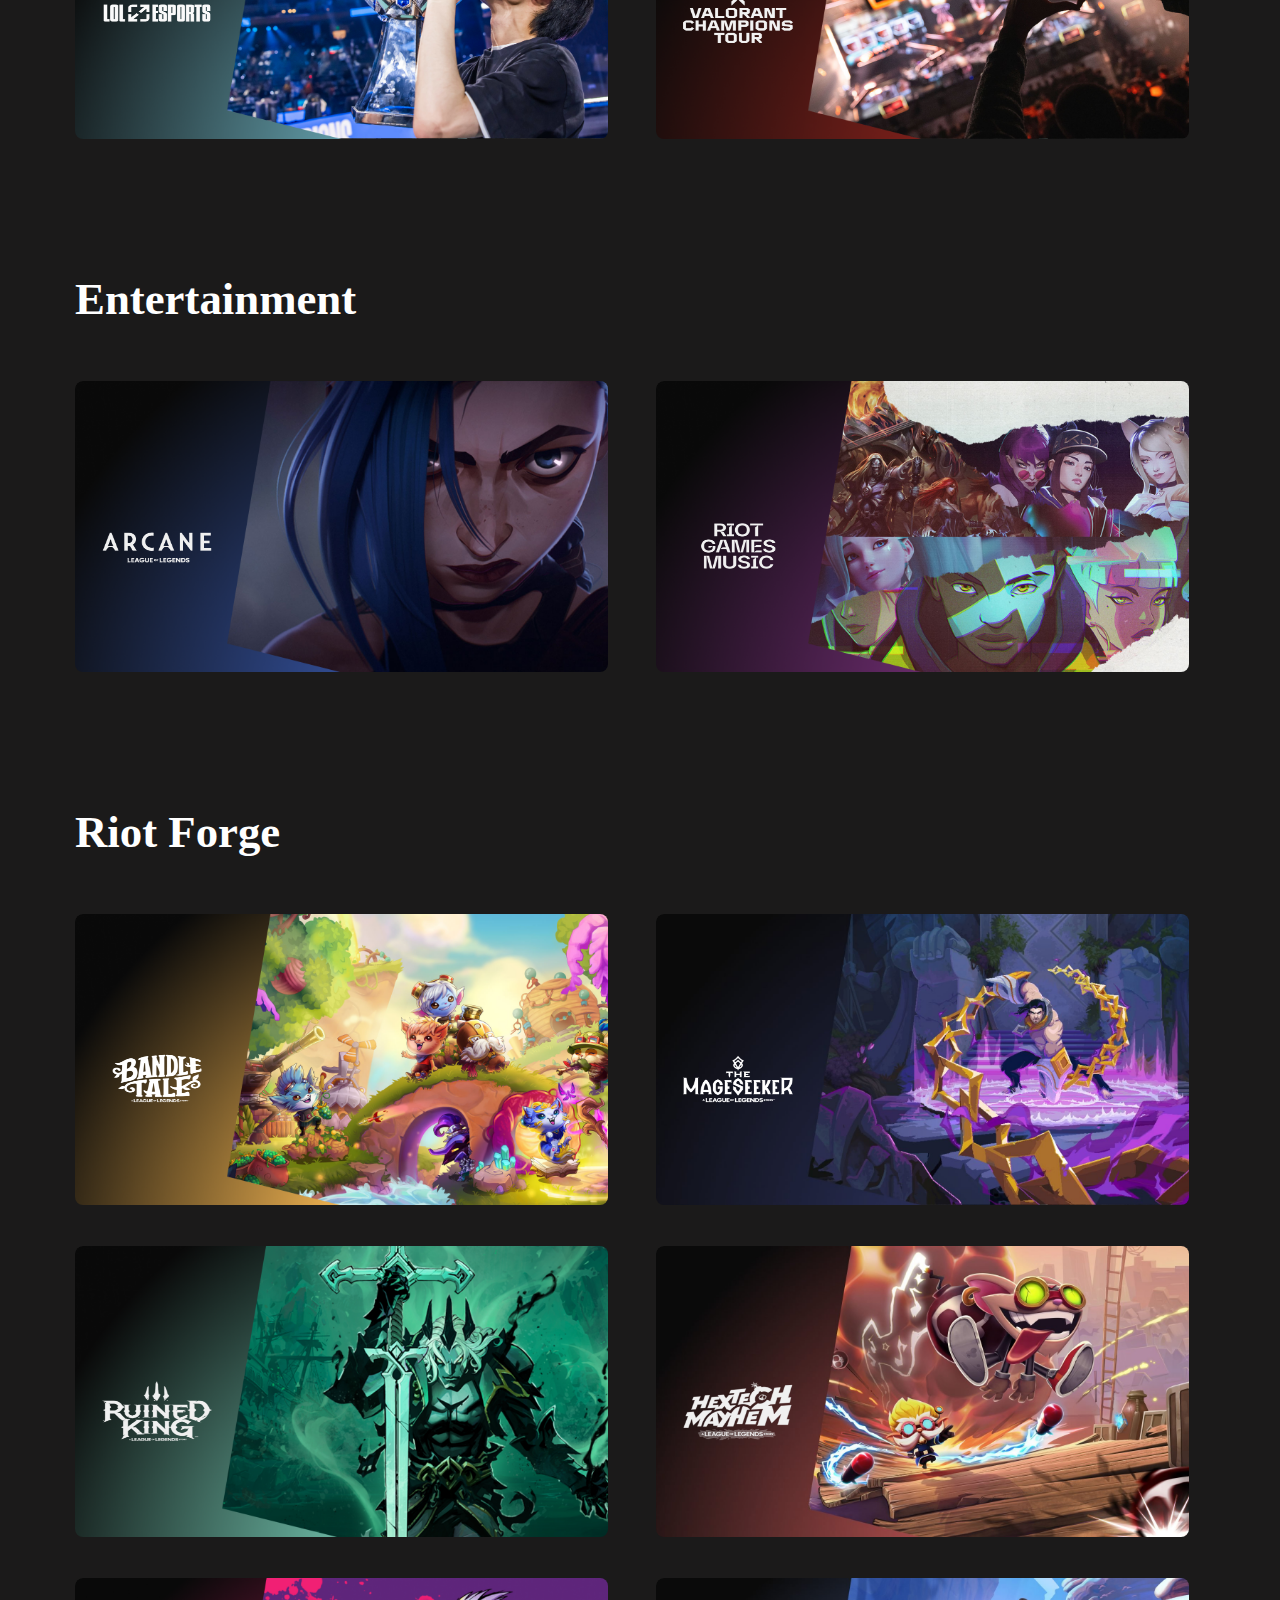
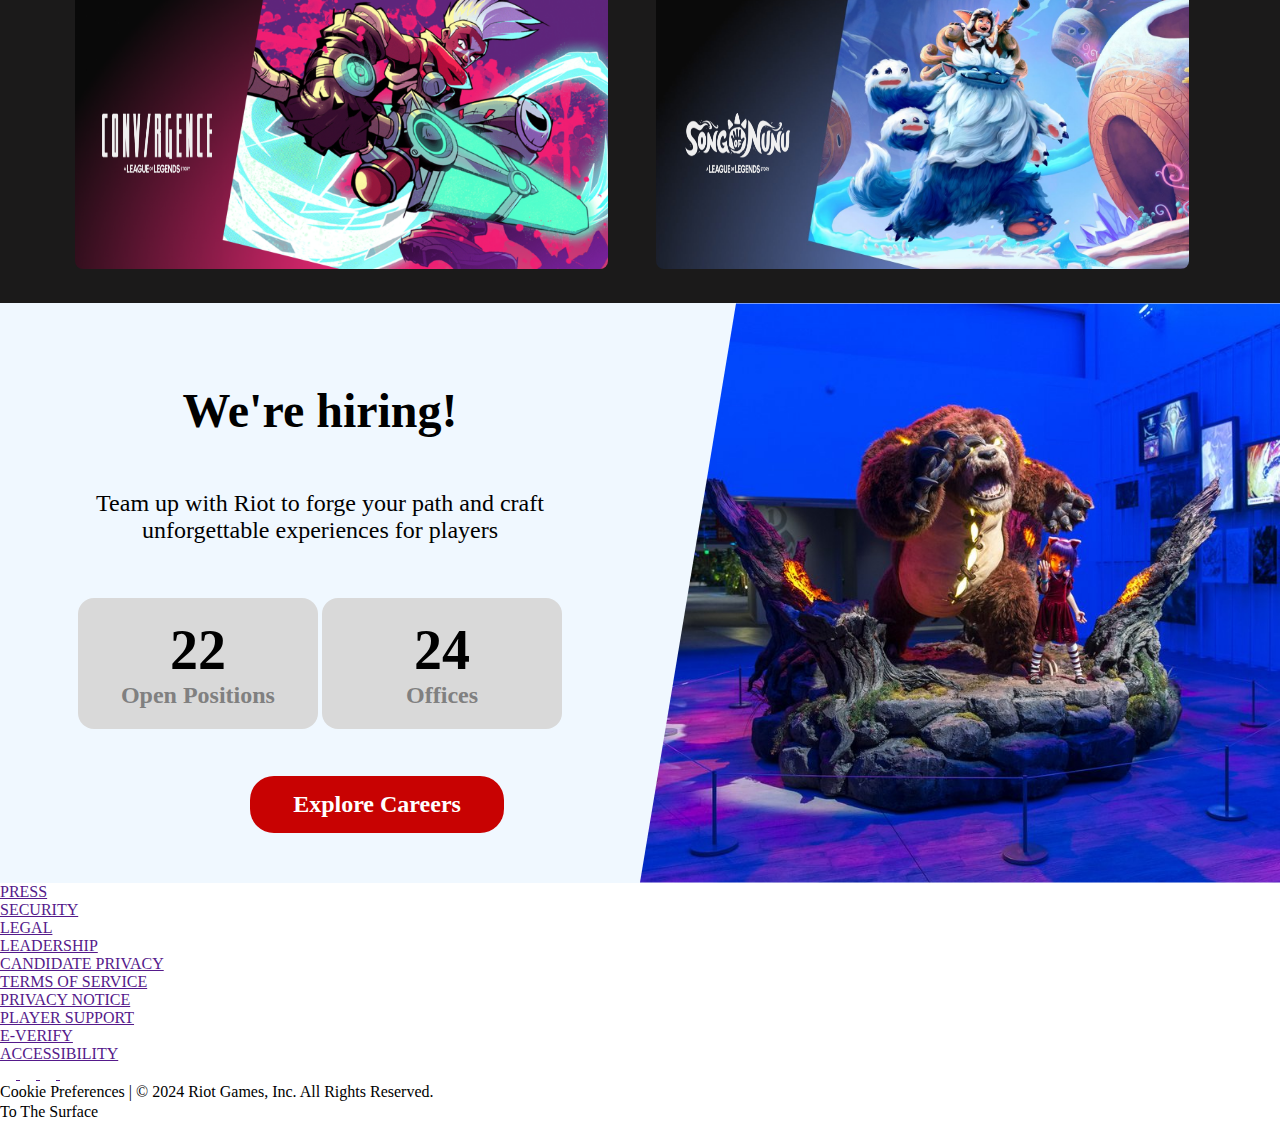
==== commit e6753dc9: "Add files via upload" ====
--- a/index.html
+++ b/index.html
@@ -9,11 +9,10 @@
       rel="stylesheet"
       href="https://cdn.jsdelivr.net/npm/boxicons@latest/css/boxicons.min.css"
     />
-    <script src="main.js"></script>
   </head>
   <body>
     <div class="main">
-      <nav class="nav">
+      <nav class="nav" id="navbar">
         <div class="riot_logo">
           <svg
             width="125"
@@ -57,11 +56,22 @@
             <a href="#">
               <p>WHAT WE ARE <i class="bx bx-caret-down"></i></p>
             </a>
+            <ul id="submenu">
+              <li><a href="">About Riot</a></li>
+              <li><a href="">Diversity & Inclusion</a></li>
+              <li><a href="">Social Impact</a></li>
+            </ul>
           </li>
           <li>
             <a href="#">
               <p>WORK WITH US <i class="bx bx-caret-down"></i></p>
             </a>
+            <ul class="submenu">
+              <li><a href="">Jobs</a></li>
+              <li><a href="">Benifits</a></li>
+              <li><a href="">Offices</a></li>
+              <li><a href="">Life At Riot</a></li>
+            </ul>
           </li>
           <li>
             <a href="#">
@@ -72,7 +82,7 @@
         <div class="search-bar">
           <i class="bx bx-globe" style="color: #f8f5f5"></i>
           <div>
-            <input type="search" name="" id="" placeholder="SEARCH" />
+            <input type="search" name="" id="search" placeholder="SEARCH" />
             <i class="bx bx-search-alt-2" style="color: #f8f5f5"></i>
           </div>
           <button class="btn" id="signin">SIGN IN</button>
@@ -89,9 +99,9 @@
           <div class="slide-bar" id="slidebar">
             <a href="#" class="close-btn" onclick="closeSlideBar()"><i class='bx bx-x' style='color:#ffffff'  ></i></a>
             <ul>
-              <li>WHAT WE ARE</li>
-              <li>WORK WITH US</li>
-              <li>NEWS</li>
+              <li><a>WHAT WE ARE</a></li>
+              <li><a>WORK WITH US</a></li>
+              <li><a>NEWS</a></li>
             </ul>
           </div>
         </div>
@@ -109,7 +119,9 @@
         <p>Battle within an inky realm brimming with mischievous <br> creatures and game-changing encounters.</p>
       </div>
       <div class="btn">
-        <i class='bx bxs-right-arrow-circle'></i>
+        <div>
+          <i class='bx bxs-right-arrow-circle'></i>
+        </div>
         Watch Now
       </div>
     </section>
@@ -139,7 +151,6 @@
           <div class="div-btn">
             <button class="btn">SEE MORE</button>
           </div>
-
           <div class="news">
             <div class="news-text">
               <div class="n1">
@@ -206,6 +217,9 @@
               <div class="news-img">
                 <img src="img/n3.jpg" alt="" class="img">
               </div>
+            </div>
+            <div class="div-btn-1">
+              <button class="btn">SEE MORE</button>
             </div>
         </div>
       </div>
@@ -332,5 +346,39 @@
         <img src="img/annie.jpg" alt="">
       </div>
     </section>
+
+    <!-- Footer -->
+    <footer>
+      <div class="part1">
+        <ul>
+            <li><a href="">PRESS</a></li>
+            <li><a href="">SECURITY</a></li>
+            <li><a href="">LEGAL</a></li>
+            <li><a href="">LEADERSHIP</a></li>
+            <li><a href="">CANDIDATE PRIVACY</a></li>
+            <li><a href="">TERMS OF SERVICE</a></li>
+            <li><a href="">PRIVACY NOTICE</a></li>
+            <li><a href="">PLAYER SUPPORT</a></li>
+            <li><a href="">E-VERIFY</a></li>
+            <li><a href="">ACCESSIBILITY</a></li>
+            <li><a href="" class="sym"><i class='bx bxl-facebook' style='color:#ffffff'  ></i>
+                            <i class='bx bxl-twitter' style='color:#ffffff' ></i>
+                            <i class='bx bxl-linkedin' style='color:#ffffff' ></i>
+                            <i class='bx bxl-youtube' style='color:#ffffff' ></i></a></li>
+        </ul>
+      </div>
+      <div class="part2">
+        <div> </div>
+      </div>
+      <div class="part3"> 
+        <div>
+          Cookie Preferences | © 2024 Riot Games, Inc. All Rights Reserved.
+        </div>
+        <div>
+          To The Surface <i class='bx bxs-up-arrow' style='color:#ffffff' ></i>
+        </div>
+      </div>
+    </footer>
+    <script src="main.js"></script>
   </body>
 </html>
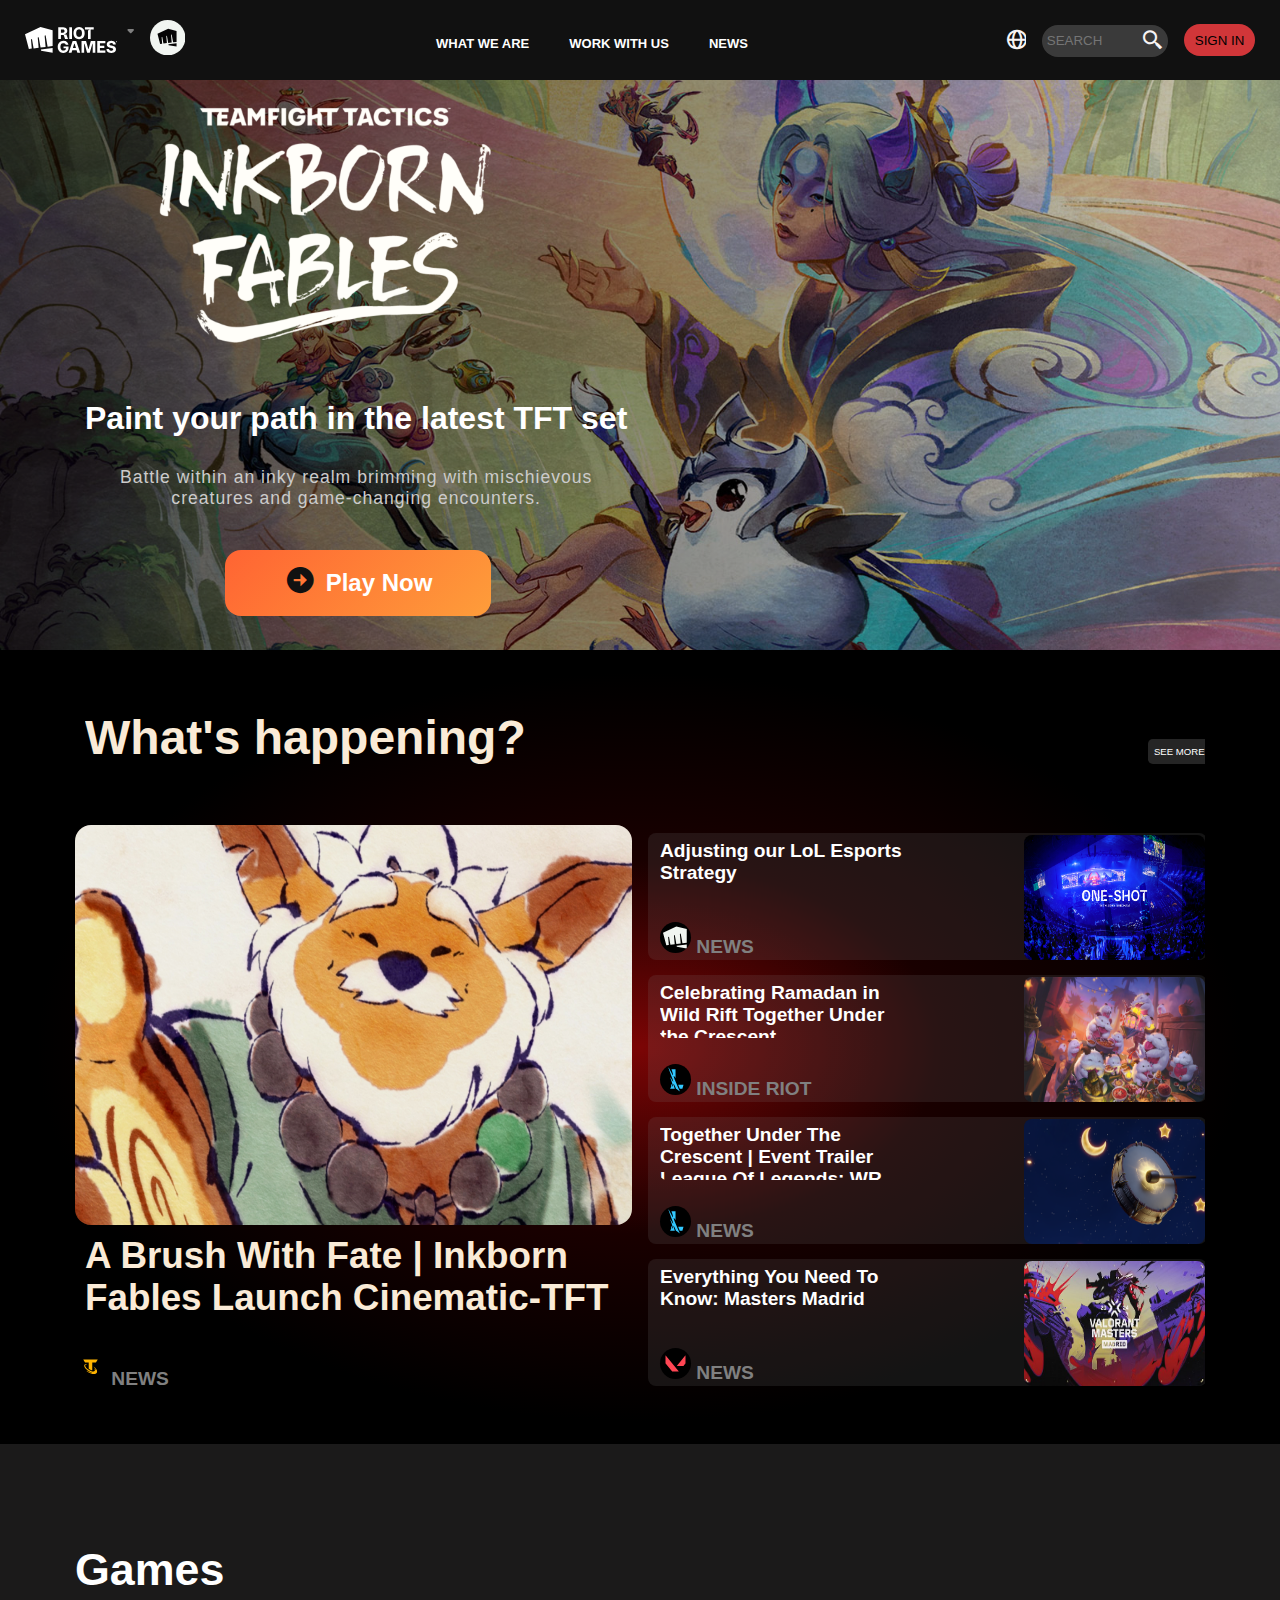
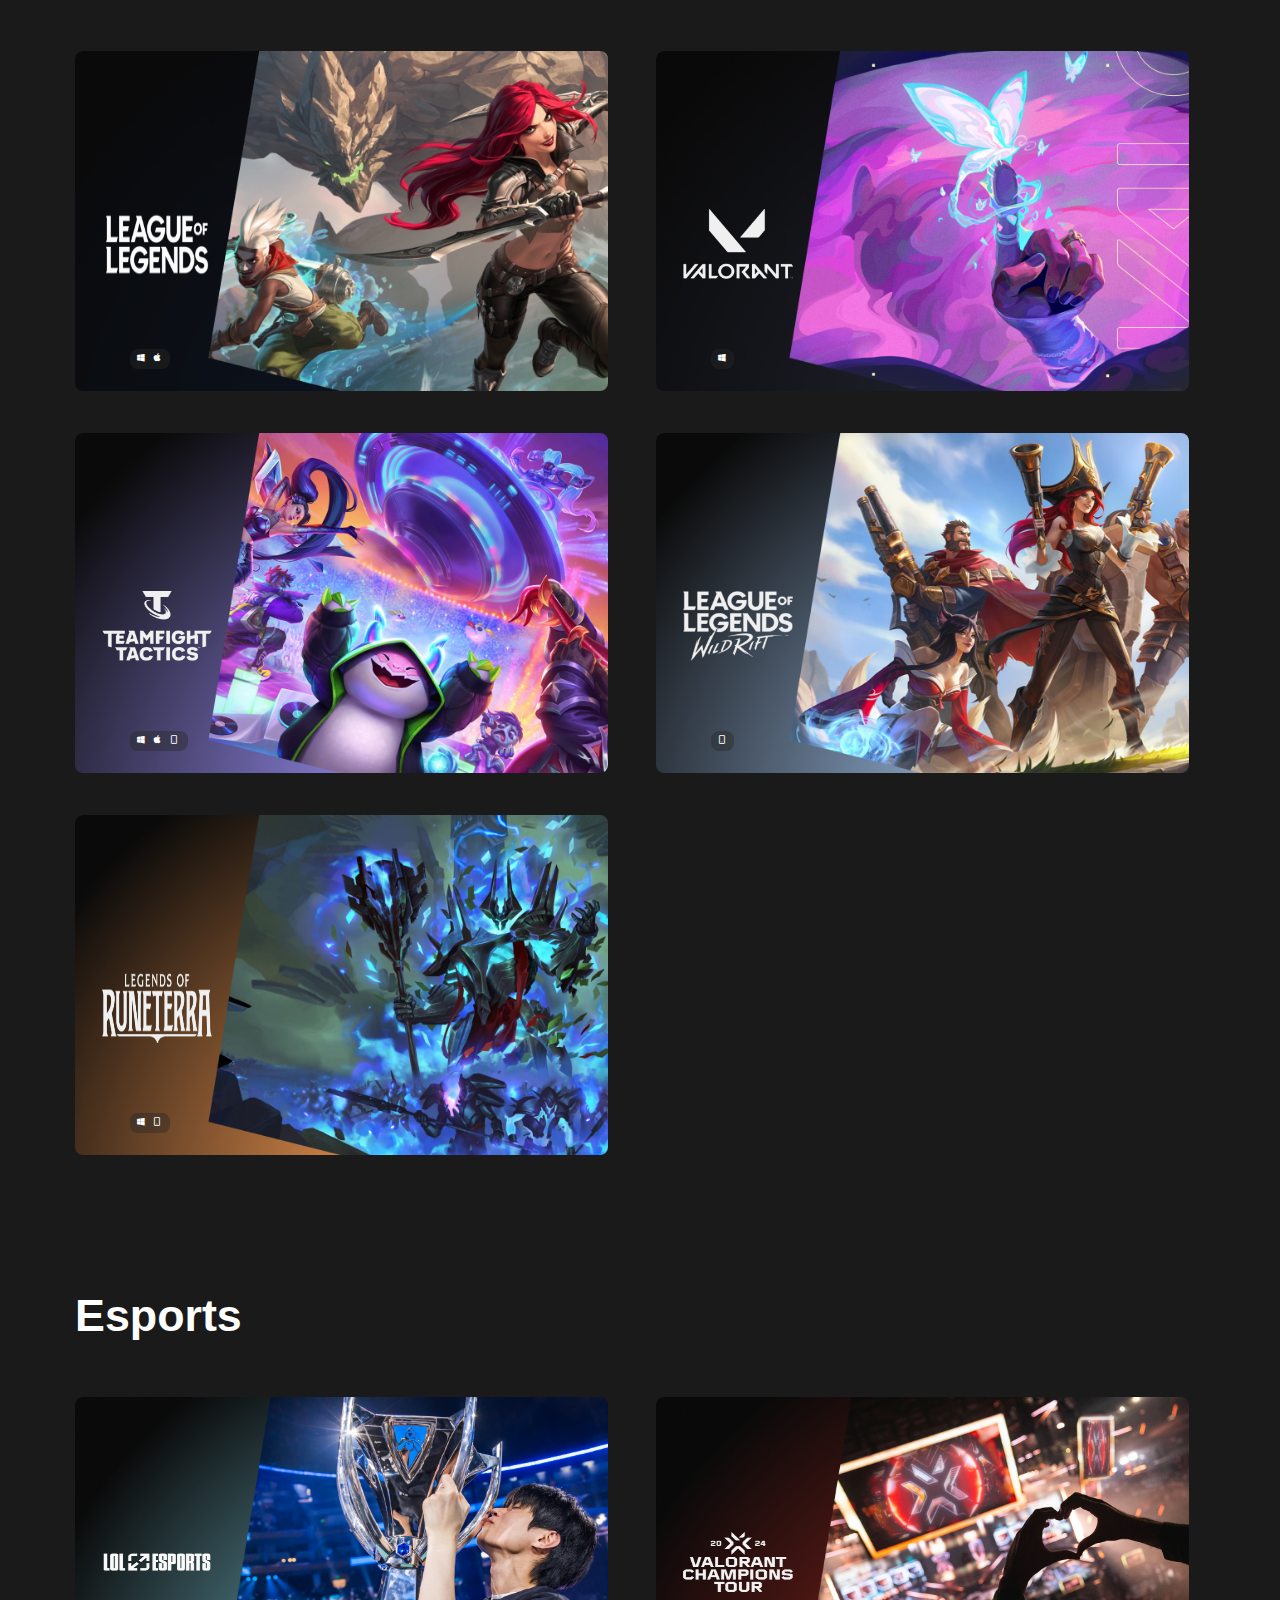
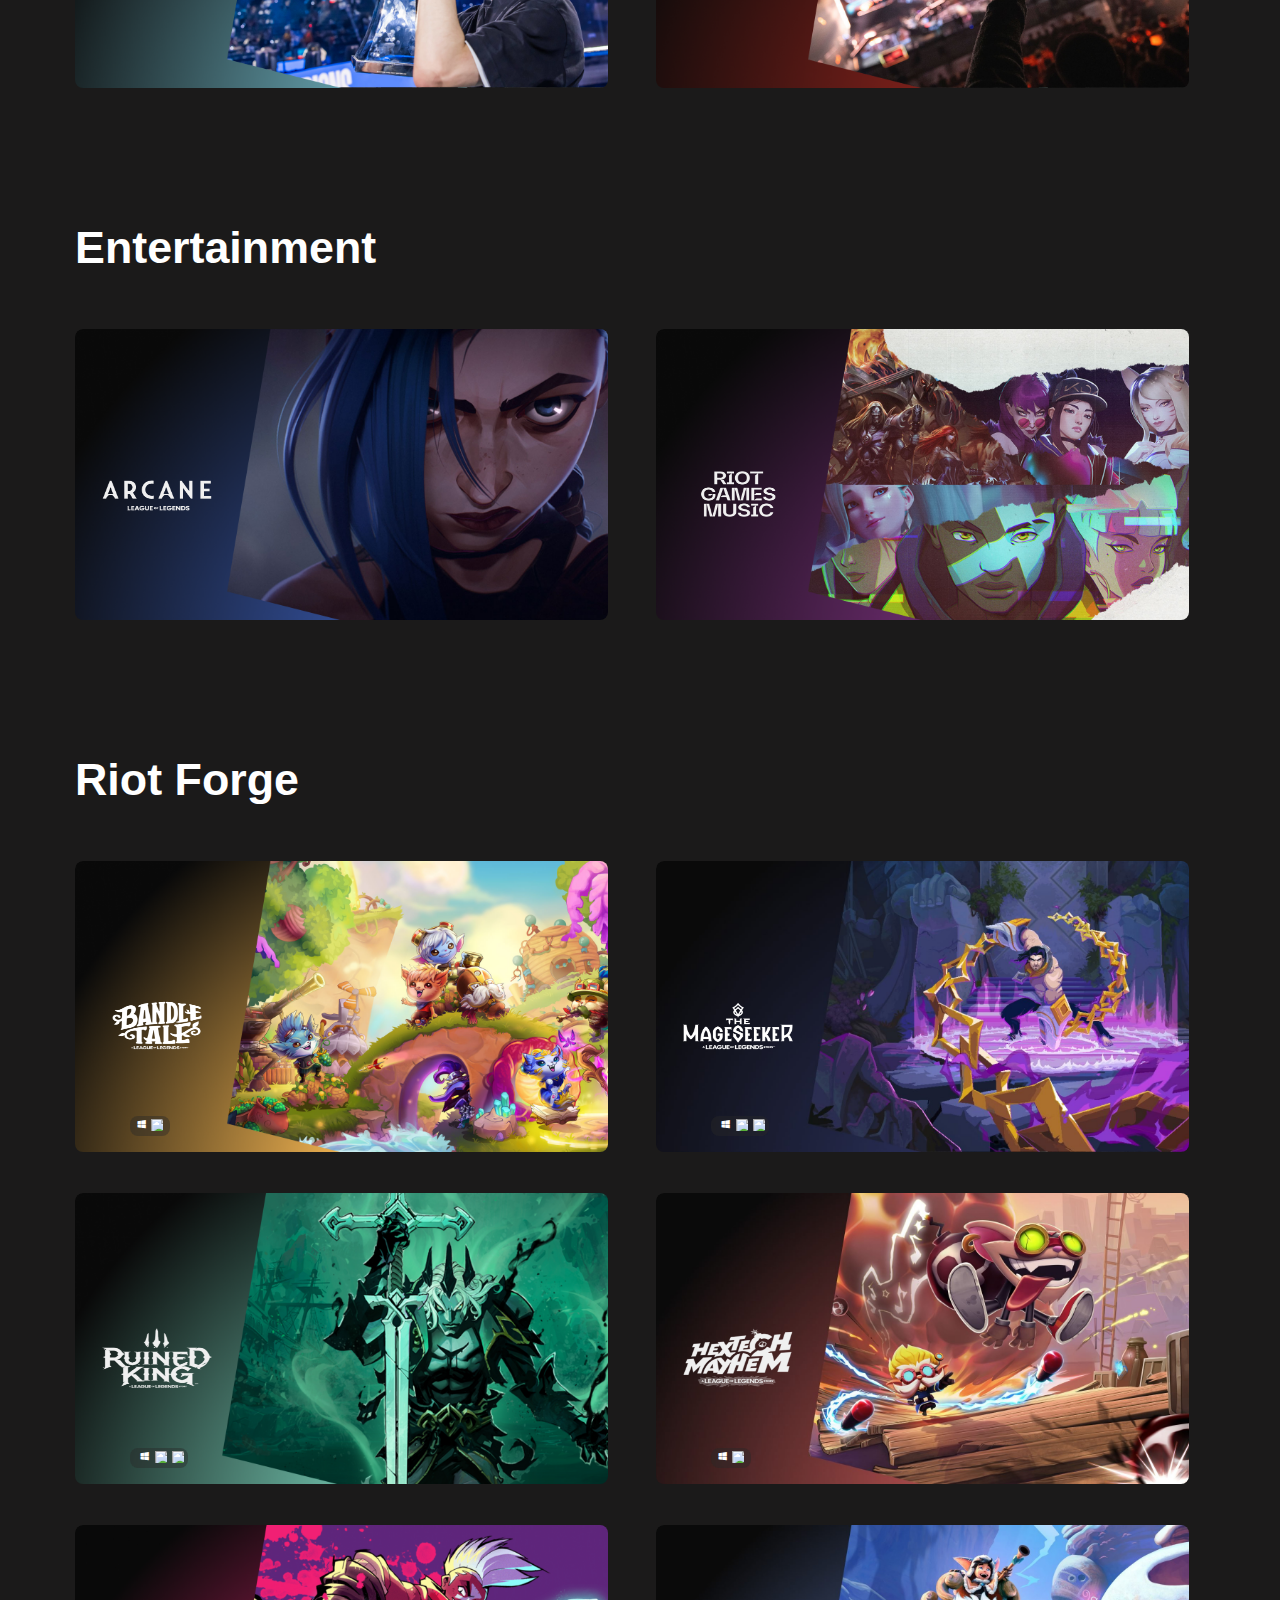
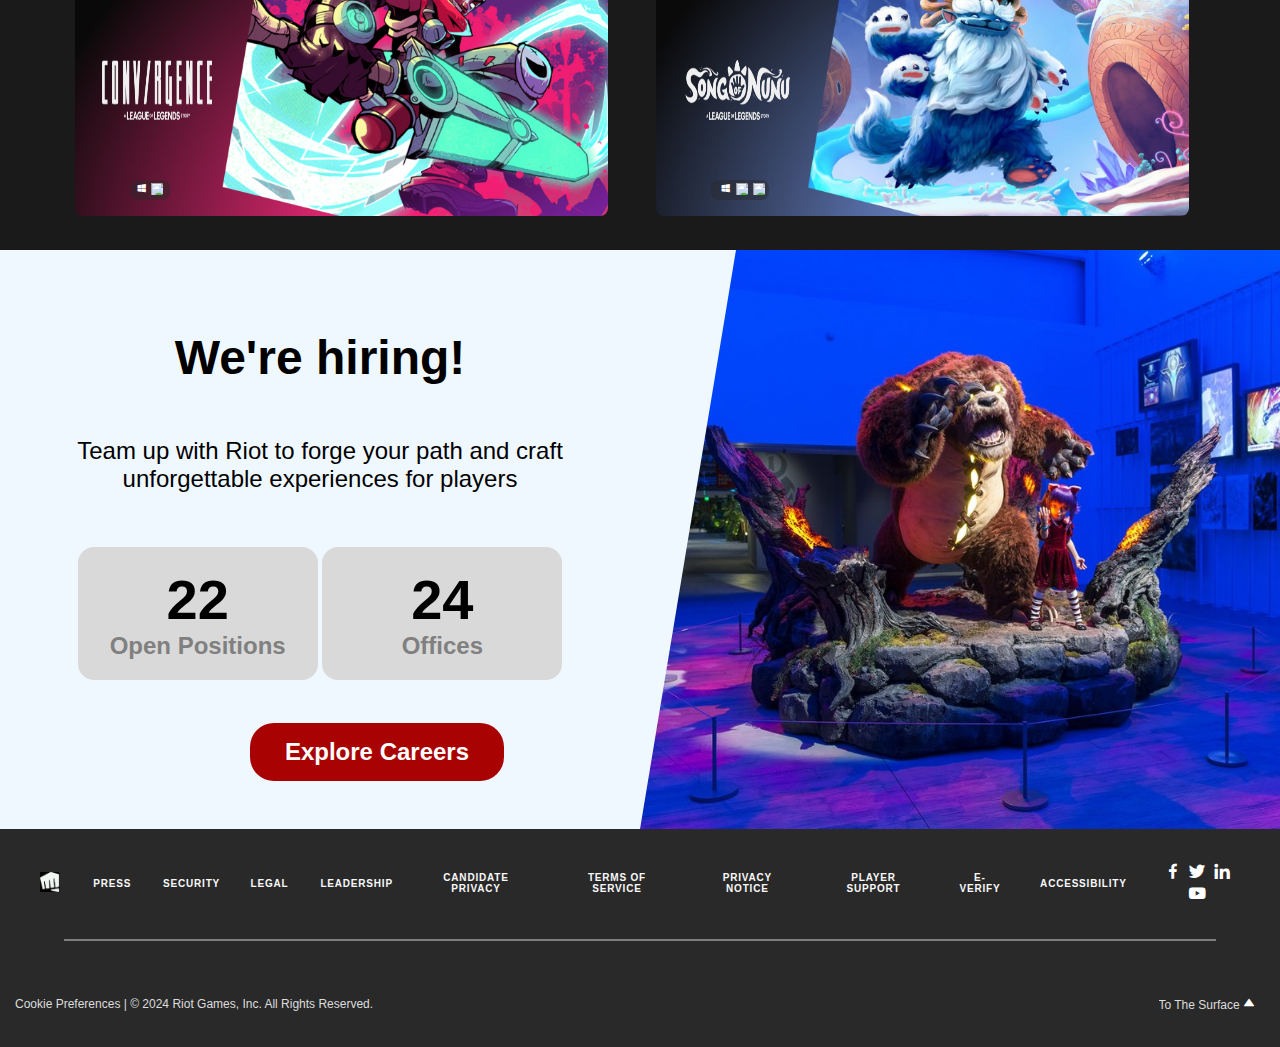
==== commit ce4490ff: "Add files via upload" ====
--- a/index.html
+++ b/index.html
@@ -3,8 +3,9 @@
   <head>
     <meta charset="UTF-8" />
     <meta name="viewport" content="width=device-width, initial-scale=1.0" />
-    <title>Document</title>
+    <title>Riot Games. Developer of League Of Legends, VALORANT.</title>
     <link rel="stylesheet" href="style.css"/>
+    <link rel="icon" type="image/jpeg" href="logo.jpg">
     <link
       rel="stylesheet"
       href="https://cdn.jsdelivr.net/npm/boxicons@latest/css/boxicons.min.css"
@@ -54,24 +55,26 @@
         <div class="navbar">
           <li>
             <a href="#">
-              <p>WHAT WE ARE <i class="bx bx-caret-down"></i></p>
+              <p>WHAT WE ARE <!-- <i class="bx bx-caret-down"></i> --></p>
             </a>
-            <ul id="submenu">
+            <!-- <ul class="submenu">
+              <div class="submenu-color"> </div>
               <li><a href="">About Riot</a></li>
               <li><a href="">Diversity & Inclusion</a></li>
               <li><a href="">Social Impact</a></li>
-            </ul>
+            </ul> -->
           </li>
           <li>
             <a href="#">
-              <p>WORK WITH US <i class="bx bx-caret-down"></i></p>
+              <p>WORK WITH US <!-- <i class="bx bx-caret-down"></i> --></p>
             </a>
-            <ul class="submenu">
+            <!-- <ul class="submenu">
+              <div class="submenu-color"> </div>
               <li><a href="">Jobs</a></li>
               <li><a href="">Benifits</a></li>
               <li><a href="">Offices</a></li>
               <li><a href="">Life At Riot</a></li>
-            </ul>
+            </ul> -->
           </li>
           <li>
             <a href="#">
@@ -98,11 +101,25 @@
           </div>
           <div class="slide-bar" id="slidebar">
             <a href="#" class="close-btn" onclick="closeSlideBar()"><i class='bx bx-x' style='color:#ffffff'  ></i></a>
-            <ul>
-              <li><a>WHAT WE ARE</a></li>
-              <li><a>WORK WITH US</a></li>
-              <li><a>NEWS</a></li>
-            </ul>
+            <div class="navbar">
+              <li>
+                <a href="#">
+                  <p>WHAT WE ARE <!-- <i class="bx bx-caret-down"></i> --></p>
+                </a>
+              </li>
+              <li>
+                <a href="#">
+                  <p>WORK WITH US <!-- <i class="bx bx-caret-down"></i> --></p>
+                </a>
+              </li>
+              <li>
+                <a href="#">
+                  <p>NEWS</p>
+                </a>
+              </li>
+              <input type="search" name="" id="search" placeholder="SEARCH" />
+              <button class="btn" id="signin1">SIGN IN</button>
+            </div>
           </div>
         </div>
       </nav>
@@ -122,7 +139,7 @@
         <div>
           <i class='bx bxs-right-arrow-circle'></i>
         </div>
-        Watch Now
+        Play Now
       </div>
     </section>
 
@@ -234,22 +251,41 @@
         <div class="box">
           <img src="img/lol.png" class="img" alt="">
           <img src="img/lol-logo.png" alt="" class="over">
+          <div class="icons b2">
+            <i class='bx bxl-windows' style='color:#ffffff' ></i>
+            <i class='bx bxl-apple' style='color:#ffffff'  ></i>
+          </div>
         </div>
         <div class="box">
           <img src="img/valo-1.png" alt="" class="img">
           <img src="img/valo.png" alt="" class="over">
-        </div>
+          <div class="icons b1">
+            <i class='bx bxl-windows' style='color:#ffffff' ></i>
+          </div>
+        </div>  
         <div class="box">
           <img src="img/teamfight.png" alt="" class="img">
           <img src="img/tft-logo.png" alt="" class="over">
+          <div class="icons b3">
+            <i class='bx bxl-windows' style='color:#ffffff' ></i>
+            <i class='bx bxl-apple' style='color:#ffffff'  ></i>
+            <i class='bx bx-mobile-alt' style='color:#ffffff' ></i>
+          </div>
         </div>
         <div class="box">
           <img src="img/lol-wr.png" alt="" class="img">
           <img src="img/lol-wr-logo.png" alt="" class="over">
+          <div class="icons b1">
+            <i class='bx bx-mobile-alt' style='color:#ffffff' ></i>
+          </div>
         </div>
         <div class="box cb">
           <img src="img/lor.png" alt="" class="img">
           <img src="img/lor-logo.png" alt="" class="over">
+          <div class="icons b2">
+            <i class='bx bxl-windows' style='color:#ffffff' ></i>
+            <i class='bx bx-mobile-alt' style='color:#ffffff'  ></i>
+          </div>
         </div>
       </div>
     </section>
@@ -297,26 +333,53 @@
         <div class="box">
           <img src="img/bandletale.png" alt="" class="img">
           <img src="img/bandletale-logo.png" alt="" class="over">
+          <div class="icons b2">
+            <i class='bx bxl-windows' style='color:#ffffff' ></i>
+            <img width="50" height="50" src="https://img.icons8.com/ios-filled/50/FFFFFF/xbox.png" alt="xbox"/>
+          </div>
         </div>
         <div class="box">
           <img src="img/mageseeker.jpg" alt="" class="img">
           <img src="img/mageseeker-logo.png" alt="" class="over">
+          <div class="icons b3">
+            <i class='bx bxl-windows' style='color:#ffffff' ></i>
+            <img width="50" height="50" src="https://img.icons8.com/ios-filled/50/FFFFFF/xbox.png" alt="xbox"/>
+            <img width="50" height="50" src="https://img.icons8.com/ios-filled/50/FFFFFF/nintendo-switch-logo.png" alt="nintendo-switch-logo"/>
+          </div>
         </div>
         <div class="box">
           <img src="img/ruined-king.png" alt="" class="img">
           <img src="img/ruined-king-logo.png" alt="" class="over">
+          <div class="icons b3">
+            <i class='bx bxl-windows' style='color:#ffffff' ></i>
+            <img width="50" height="50" src="https://img.icons8.com/ios-filled/50/FFFFFF/xbox.png" alt="xbox"/>
+            <img width="50" height="50" src="https://img.icons8.com/ios/50/FFFFFF/playstation-5.png" alt="playstation-5"/>
+          </div>
         </div>
         <div class="box">
           <img src="img/hextetch-mayhem.jpg" alt="" class="img">
           <img src="img/hextech-mayhem-logo.png" alt="" class="over">
+          <div class="icons b2">
+            <i class='bx bxl-windows' style='color:#ffffff' ></i>
+            <img width="50" height="50" src="https://img.icons8.com/ios-filled/50/FFFFFF/nintendo-switch-logo.png" alt="nintendo-switch-logo"/>
+          </div>
         </div>
         <div class="box">
           <img src="img/convrgence.png" alt="" class="img">
           <img src="img/convrgence-logo.png" alt="" class="over">
+          <div class="icons b2">
+            <i class='bx bxl-windows' style='color:#ffffff' ></i>
+            <img width="50" height="50" src="https://img.icons8.com/ios-filled/50/FFFFFF/xbox.png" alt="xbox"/>
+          </div>
         </div>
         <div class="box">
           <img src="img/song-of-nunu.jpg" alt="" class="img">
           <img src="img/songofnunu-logo.png" alt="" class="over">
+          <div class="icons b3">
+            <i class='bx bxl-windows' style='color:#ffffff' ></i>
+            <img width="50" height="50" src="https://img.icons8.com/ios-filled/50/FFFFFF/xbox.png" alt="xbox"/>
+            <img width="50" height="50" src="https://img.icons8.com/ios/50/FFFFFF/playstation-5.png" alt="playstation-5"/>
+          </div>
         </div>
       </div>
     </section>
@@ -351,6 +414,7 @@
     <footer>
       <div class="part1">
         <ul>
+            <li><a href=""><img src="img/logo.jpg" alt=""></a></li>
             <li><a href="">PRESS</a></li>
             <li><a href="">SECURITY</a></li>
             <li><a href="">LEGAL</a></li>
@@ -361,7 +425,7 @@
             <li><a href="">PLAYER SUPPORT</a></li>
             <li><a href="">E-VERIFY</a></li>
             <li><a href="">ACCESSIBILITY</a></li>
-            <li><a href="" class="sym"><i class='bx bxl-facebook' style='color:#ffffff'  ></i>
+            <li><a href="" class="sep"><i class='bx bxl-facebook' style='color:#ffffff'  ></i>
                             <i class='bx bxl-twitter' style='color:#ffffff' ></i>
                             <i class='bx bxl-linkedin' style='color:#ffffff' ></i>
                             <i class='bx bxl-youtube' style='color:#ffffff' ></i></a></li>
--- a/style.css
+++ b/style.css
@@ -55,73 +55,51 @@
   z-index: 30;
   border-bottom: 2px solid rgba(51, 51, 51, 0.25);
   justify-content: space-between;
+  border: none;
 }
 
 .nav .slogo {
   width: 30%;
   height: 40%;
 }
-
-.navbar {
-  display: flex;
-  margin-left: 50px;
-  width: 65%;
-
-}
-
-.navbar li {
-  position: relative;
+.navbar{
+  height: 100%;
+  position: relative;
+  display: flex;
+  align-items: center;
+  justify-content: left;
+}
+.navbar li{
+  display: inline-block;
+  position: relative;
+  height: 63px;
+  width: auto;
   overflow-y: hidden;
 }
-
-.navbar a {
-  font-size: 1rem;
-  padding: 10px 20px;
+.navbar a{
+  text-decoration: none;
+  margin: 10px 0px;
+  height: 80%;
+  font-family: Arial, Helvetica, sans-serif;
+  font-weight: 600;
   color: white;
-  font-weight: 500;
-  text-decoration: none;
-}
-
-.navbar a p {
-  padding: 8px;
-  border-radius: 0.5rem;
-}
-
-.navbar a p:hover {
-
-}
-
-.navbar a p i {
-  color: gray;
-}
-
-.navbar a p:hover i {
-  color: white;
-}
-
-.navbar a p:hover {
-  background-color: rgb(65, 63, 64);
-}
-
-.navbar li {
-  margin: 0.5rem 1rem;
-}
-
-.navbar a::after {
-  content: "";
-  width: 0;
-  height: 4px;
-  bottom: -4px;
-  background-color: red;
-  margin-top: 0.5rem;
-  position: absolute;
-  left: 0;
-}
-
-.navbar a:hover::after {
-  width: 100%;
-}
-
+  font-size: small;
+  align-items: center;
+  position: relative;
+  display:flex;
+  overflow-y: hidden;
+}
+.navbar a p{
+  padding: 6px 20px;
+}
+.navbar a:hover p{
+  background-color: rgba(101, 101, 101, 0.675);
+  border-radius: 5px;
+}
+.navbar li:hover{
+  border-bottom: 5px solid rgb(209, 54, 57);;
+  border-radius: 2px;
+}
 .search-bar {
   width: 20%;
   height: 100%;
@@ -166,7 +144,7 @@
   width: 40%;
   height: 40%;
   border-radius: 1rem;
-  background: red;
+  background: rgb(209, 54, 57);
   border: none;
   padding: 0 10px;
   font-weight: 400;
@@ -216,6 +194,15 @@
   z-index: 2;
   margin-left: 150px;
 }
+
+.btn {
+  display: flex;
+  align-items: center;
+  justify-content: center;
+}
+.btn > div {
+  margin-right: 10px;
+}
 .home .btn {
   position: absolute;
   z-index: 2;
@@ -223,22 +210,21 @@
   margin-left: 225px;
   width: 250px;
   height: 50px;
-  background: rgb(250, 81, 62);
+  background: linear-gradient(135deg, #ff6433 0, #fe9d3a 100%);
   text-align: center;
   color: white;
-  padding: 10px 10px;
-  font-size: 2rem;
+  font-size: 1.5rem;
+  padding: 8px;
   border-radius: 1rem;
   font-weight: 900;
-  filter: brightness(75%);
 }
 .home .btn i {
   color: #111;
-  font-size: 2.3rem;
+  font-size: 2rem;
 }
 .home .btn:hover {
-  filter: brightness(100%);
-}
+  box-shadow: 0 10px 45px -10px rgba(254,157,58,.15), 0 0 20px -10px rgba(254,157,58,.35), 0 10px 30px -10px rgba(254,157,58,.25);
+} 
 .page-2 {
   padding: 50px 75px;
   background-image: radial-gradient(rgb(123, 5, 5), rgb(25, 0, 0), rgb(0, 0, 0), black);
@@ -294,7 +280,31 @@
   display: inline-block;
 }
 .page-2 .page-2-container .section-2 .div-btn .btn:hover {
-  background-color: rgba(128, 128, 128, 0.508);
+  background-color: rgba(128, 128, 128, 0.626);
+}
+.page-2 .page-2-container .section-2 .div-btn-1 {
+  background-color: rgba(128, 128, 128, 0);
+  border: none;
+  padding-left: 500px;
+  padding-top: 15px;
+  display: none;
+  margin-bottom: 2.4rem;
+  margin-top: 1.5rem;
+}
+.page-2 .page-2-container .section-2 .div-btn-1 .btn {
+  background-color: rgba(128, 128, 128, 0.288);
+  border-radius: 0.3rem;
+  border: none;
+  width: 25%;
+  height: 25px;
+  font-size: 0.6rem;
+  padding: 5px;
+  color: rgb(255, 255, 255);
+  font-weight: 500;
+  display: inline-block;
+}
+.page-2 .page-2-container .section-2 .div-btn-1 .btn:hover {
+  background-color: rgba(128, 128, 128, 0.626);
 }
 
 .page-2 .page-2-container .section-1 .heading h1 {
@@ -429,13 +439,50 @@
   height: 350px;
   border-radius: 0.5rem;
   position: relative;
-  /* overflow-y: hidden; */
 }
 .page-3 .page-3-container .box img {
   width: 100%;
   height: 100%;
   position: absolute;
   overflow-y: hidden;
+}
+.page-3 .page-3-container .box .b3 {
+  width: 48px;
+  height: 20px;
+  background-color: #2929296c;
+  border-radius: 8px;
+  position: absolute;
+  z-index: 10;
+  left: 10%;
+  top: 85%;
+  padding: 0 5px;
+}
+.page-3 .page-3-container .box .b2 {
+  width: 30px;
+  height: 20px;
+  background-color: #2929296c;
+  border-radius: 8px;
+  position: absolute;
+  z-index: 10;
+  left: 10%;
+  top: 85%;
+  padding: 0 5px;
+}
+.page-3 .page-3-container .box .b1 {
+  width: 13px;
+  height: 20px;
+  background-color: #2929296c;
+  border-radius: 8px;
+  position: absolute;
+  z-index: 10;
+  left: 10%;
+  top: 85%;
+  padding: 0 5px;
+}
+.page-3 .page-3-container .box .icons .bx {
+  display: inline-block;
+  font-size: 10px;
+  padding: 0 1px;
 }
 .page-3 .page-3-container .box:hover .img {
   border: 3px solid rgb(147, 144, 144);
@@ -588,6 +635,72 @@
   width: 100%;
   position: absolute;
 }
+.page-6 .page-6-container .box .b3 {
+  width: 48px;
+  height: 20px;
+  background-color: #2929296c;
+  border-radius: 8px;
+  position: absolute;
+  z-index: 10;
+  left: 10%;
+  top: 85%;
+  padding: 0 5px;
+}
+.page-6 .page-6-container .box .b2 {
+  width: 30px;
+  height: 20px;
+  background-color: #2929296c;
+  border-radius: 8px;
+  position: absolute;
+  z-index: 10;
+  left: 10%;
+  top: 85%;
+  padding: 0 5px;
+}
+.page-6 .page-6-container .box .b1 {
+  width: 13px;
+  height: 20px;
+  background-color: #2929296c;
+  border-radius: 8px;
+  position: absolute;
+  z-index: 10;
+  left: 10%;
+  top: 85%;
+  padding: 0 5px;
+}
+.page-6 .page-6-container .box .bx {
+  display: inline-block;
+  font-size: 11px;
+  padding: 0 1px;
+}
+.page-6 .page-6-container .box .b2 :nth-child(2) {
+  display: inline-block;
+  margin-top: 3px;
+  margin-left: 3px;
+  width: 12px;
+  height: 12px;
+}
+.page-6 .page-6-container .box .b3 :nth-child(1) {
+  display: inline-block;
+  margin-top: 3px;
+  margin-left: 3px;
+  width: 12px;
+  height: 12px;
+}
+.page-6 .page-6-container .box .b3 :nth-child(2) {
+  display: inline-block;
+  margin-top: 3px;
+  margin-left: 20px;
+  width: 12px;
+  height: 12px;
+}
+.page-6 .page-6-container .box .b3 :nth-child(3) {
+  display: inline-block;
+  margin-top: 3px;
+  margin-left: 3px;
+  width: 12px;
+  height: 12px;
+}
 .page-6 .page-6-container .box:hover .img {
   border: 3px solid rgb(147, 144, 144);
 }
@@ -609,7 +722,7 @@
 .page-7 {
   display: grid;
   background-color: aliceblue;
-  grid-template-columns: repeat(auto-fit, minmax(500px, 1fr));
+  grid-template-columns: repeat(auto-fit, minmax(580px, 1fr));
 }
 .page-7 .part-1 {
   text-align: center;
@@ -650,7 +763,7 @@
   text-align: center;
   display: block;
   border-radius: 1.5rem;
-  background-color: rgb(200, 2, 2);
+  background-color: rgb(168, 2, 2);
   font-size: 1.5rem;
   font-weight: 700;
   color: white;
@@ -658,9 +771,13 @@
   left: 250px;
   top: 425px;
 }
+.page-7 .part-1 .explore:hover {
+  background: linear-gradient(to right, rgba(255, 255, 255, 0.3),rgba(255, 255, 255, 0.3)) ,rgb(168, 2, 2);
+}
 .page-7 .part-2 {
   width: 100%;
   clip-path: polygon(15% 0, 100% 0, 100% 100%, 0 100%);
+  overflow-y: hidden;
 }
 .page-7 .part-2 img {
   width: 100%;
@@ -686,14 +803,17 @@
   z-index: 3;
   top: 0;
   right: 0;
-  background-color: #111;
+  background-color: #000000;
   overflow-x: hidden;
   transition: 0.5s;
   padding-top: 60px;
 }
+.slide-bar a {
+  padding-top: 20px;
+}
 .collapse .slide-bar ul {
   list-style-type: none;
-  padding: 0;
+  padding: 10px;
 }
 .slide-bar ul li {
   padding: 8px 8px;
@@ -729,38 +849,6 @@
   margin-top: 15px;
 }
 
-@media (max-width: 1180px) {
-  .page-3 .heading h1 {
-    text-align: center;
-  }
-  .page-4 .heading h1 {
-    text-align: center;
-  }
-  .page-5 .heading h1 {
-    text-align: center;
-  }
-  .page-6 .heading h1 {
-    text-align: center;
-  }
-}
-@media (max-width: 1024px) {
-  .navbar, .search-bar {
-    display: none;
-  }
-  .collapse {
-    display: inline-block;
-    font-size: 2rem;
-    padding: 15px;
-    gap: 1rem;
-  }
-  .collapse i {
-    margin: 0 20px;
-  }
-}
-* {
-  font-family: 'Montserrat';
-}
-
 /* SIGN IN */
 .login-form {
   display: flex;
@@ -870,6 +958,9 @@
   background-color: rgb(0, 0, 0);
   padding-top: 3px;
   margin-left: 3px;
+}
+.main-container form .links button:hover {
+  filter: brightness(80%);
 }
 .main-container form .check {
   margin: 10px;
@@ -900,4 +991,223 @@
   color: #111;
   font-size: 0.8rem;
   font-weight: 500;
-}  +}  
+
+/* footer */
+footer{
+  width: 100vw;
+  background-color: black;
+  display: flex;
+  flex-direction: column;
+}
+footer .part1{
+  height: 15%;
+  width: 100%;
+  user-select: none;
+  box-sizing: border-box;
+  font-family: "FF Mark W05", Arial, sans-serif;
+  background: #292929;
+  padding: 24px;
+  margin: 0;
+  color: #7e7e7e;
+  font-weight: 700;
+  font-size: 10px;
+  letter-spacing: .08em;
+  text-align: center;
+  text-transform: uppercase;
+}
+footer .part1 ul{
+  gap: 5px;
+  display: flex;
+  justify-content: center;
+  align-items:center;
+}
+footer .part1 ul li a{
+  display: inline-block;
+  padding: 8px 16px;
+  text-decoration: none;
+  color: #f9f9f9;
+  transition: all .2s linear;
+}
+footer .part1 ul li a img {
+  width: 20px;
+  height: 20px;
+}
+footer .part1 ul li a:hover {
+  text-decoration: underline;
+}
+footer .part1 ul li .sep:hover {
+  text-decoration: none;
+}
+footer .part1 ul li a .bx{
+  font-size: 20px;
+}
+footer .part1 ul li a .bx:hover {
+  color: #d1363a;
+}
+footer .part2 {
+  display: flex;
+  width: 100%;
+  align-items: center;
+  background-color: #292929;
+  height: 2px;
+  justify-content: center;
+}
+footer .part2 div {
+  background-color: #7e7e7e;
+  width: 90%;
+  height: 2px;
+}
+footer .part3 {
+  background: #292929;
+  height: 50px;
+  padding-right: 25px;
+  padding-left: 15px;
+  display: flex;
+  justify-content: space-between;
+  padding-top: 3.5rem;
+  font-size: 0.75rem;
+} 
+footer .part3 :nth-child(1) {
+  color: #ddd;
+}
+footer .part3 :nth-child(2) {
+  color: #ddd;
+}
+.navbar input {
+  background-color: #292929;
+  border: none;
+  height: 30px;
+  border-radius: 0.5rem;
+  padding: 5px;
+  margin-left: 15px;
+}
+.navbar button {
+  background-color: #d1363a;
+  border: none;
+  width: 100px;
+  height: 30px;
+  font-weight: 700;
+  border-radius: 0.5rem;
+  padding: 5px;
+  margin-left: 60px;
+  margin-top: 1rem;
+  margin-bottom: 1rem;
+}
+
+@media (max-width: 1180px) {
+  .page-3 .heading h1 {
+    text-align: center;
+  }
+  .page-4 .heading h1 {
+    text-align: center;
+  }
+  .page-5 .heading h1 {
+    text-align: center;
+  }
+  .page-6 .heading h1 {
+    text-align: center;
+  }
+  .page-7 .part-1 {
+    height: 450px;
+  }
+  .page-7 .part-1 .heading h1 {
+    font-size: 2rem;
+    margin: 1.5rem;
+  }
+  .page-7 .part-1 .heading p {
+    font-size: 1.3rem;
+    padding: 15px;
+  }
+  .page-7 .part-1 .explore {
+    left: 32%;
+    top: 80%;
+  }
+  .page-7 .part-1 .box {
+    padding: 8px;
+    margin: 1.2rem;
+  }
+  .page-7 .part-1 .box div {
+    padding: 15px;
+  }
+  .page-7 .part-1 .box div h1 {
+    font-size: 3rem;
+  }
+  .page-7 .part-1 .box div h3 {
+    font-size: 1.2rem;
+  }
+  .page-7 .part-2 {
+    clip-path: none;
+  }
+  footer .part1 ul{
+    gap: 2px;
+    padding: 20px;
+    font-size: 8px;
+  }
+}
+@media (max-width: 1064px) {
+  .page-2 .page-2-container .section-2 .div-btn {
+    display: none;
+  }
+  .page-2 .page-2-container .section-2 .div-btn-1 {
+    display: block;
+  }
+  .search-bar :nth-child(2) i {
+    left: 47%;
+  }
+  footer .part1 ul{
+    gap: 1px;
+    padding: 15px;
+  }
+}
+@media (max-width: 1024px) {
+  .navbar, .search-bar {
+    display: none;
+  }
+  .collapse {
+    display: inline-block;
+    font-size: 2rem;
+    padding: 15px;
+    gap: 1rem;
+  }
+  .collapse i {
+    margin: 0 20px;
+  }
+}
+@media (max-width: 880px) {
+  footer .part1 ul{
+    gap: 2px;
+    flex-direction: column;
+    font-size: 10px;
+  }
+}
+@media (max-width: 667px) {
+  .home .home-txt h1 {
+    font-size: 1.8rem;
+    padding: 10px;
+  }
+  .home .home-txt p {
+    font-size: 1rem;
+    padding: 10px;
+  }
+  .home .btn {
+    margin-left: 180px;
+  }
+}
+@media (max-width: 500px) {
+  .home .btn {
+    margin-left: 125px;
+    margin-top: 565px;
+  }
+  .home .home-txt h1 {
+    font-size: 1.5rem;
+  }
+  .home .home-txt p {
+    font-size: 0.9rem;
+  }
+  .home .tft-logo {
+    margin-top: 100px;
+    width: 300px;
+    margin-left: 125px;
+  }
+}